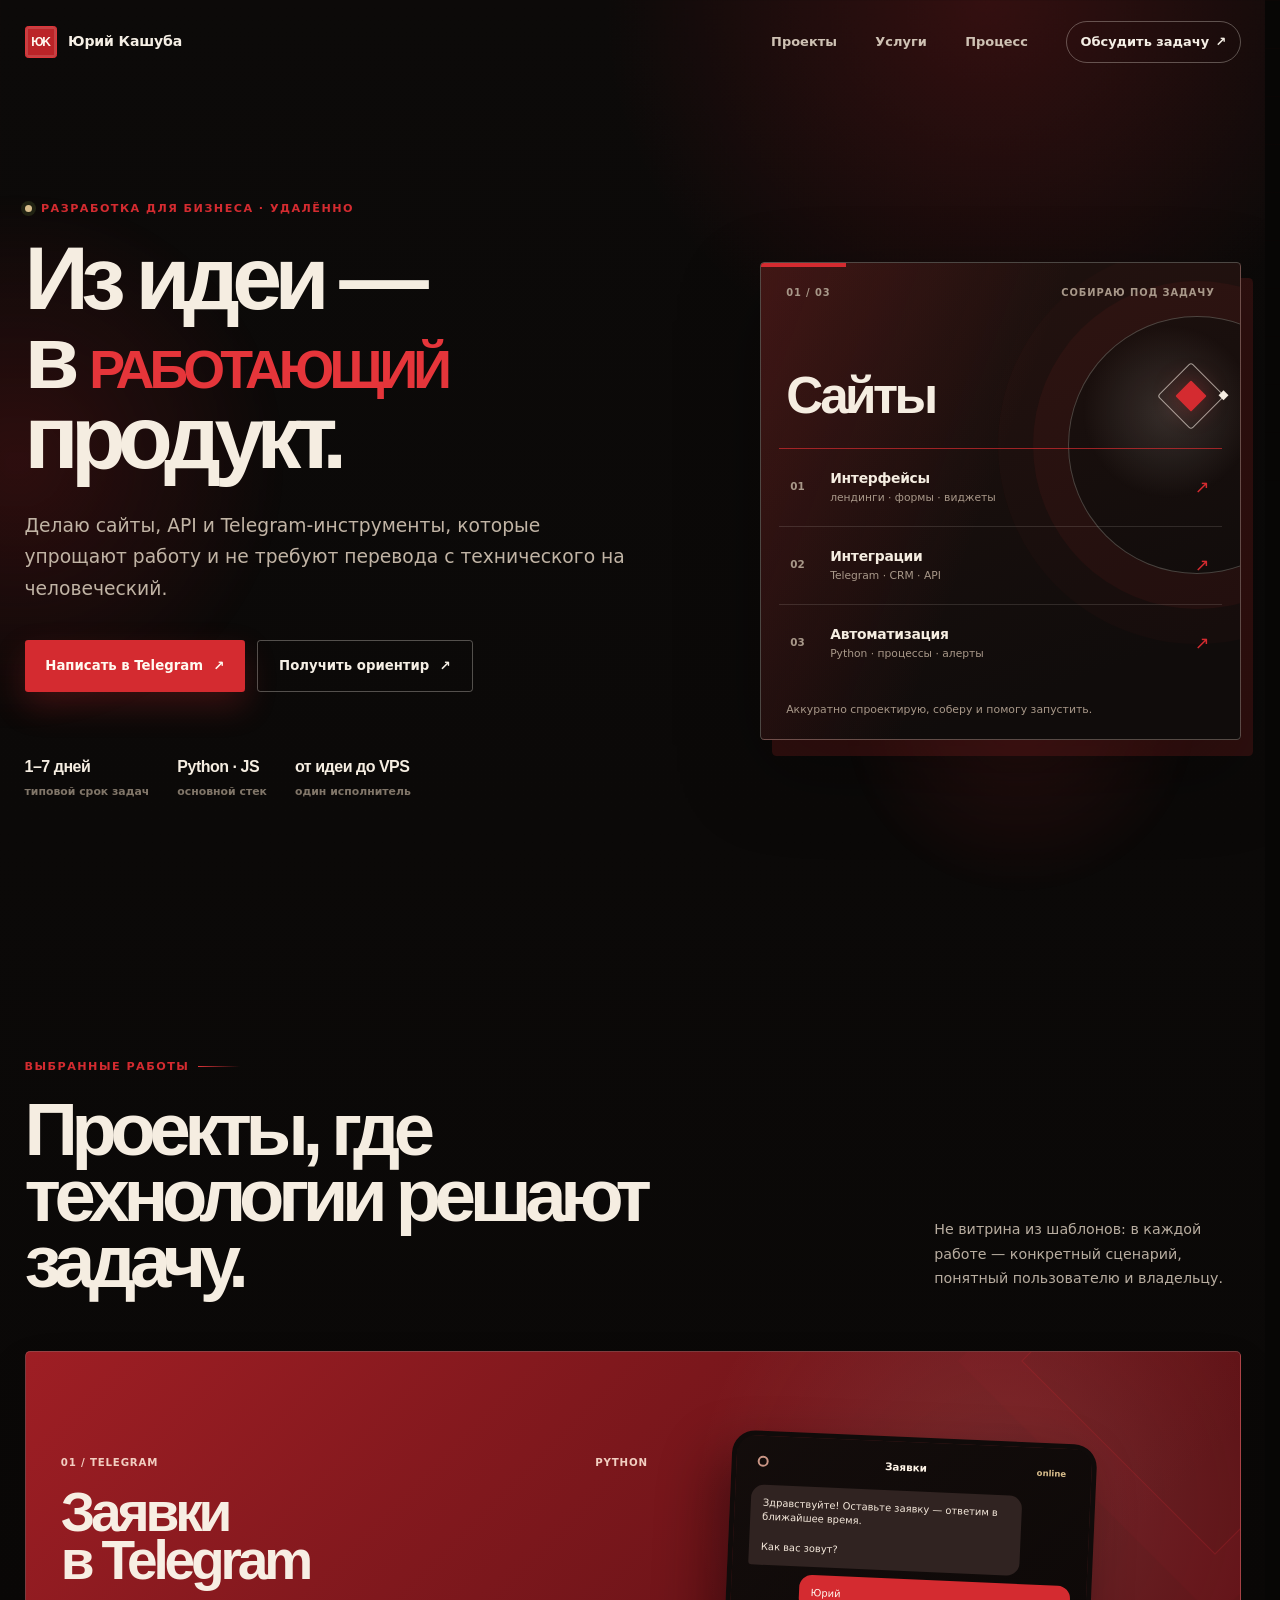
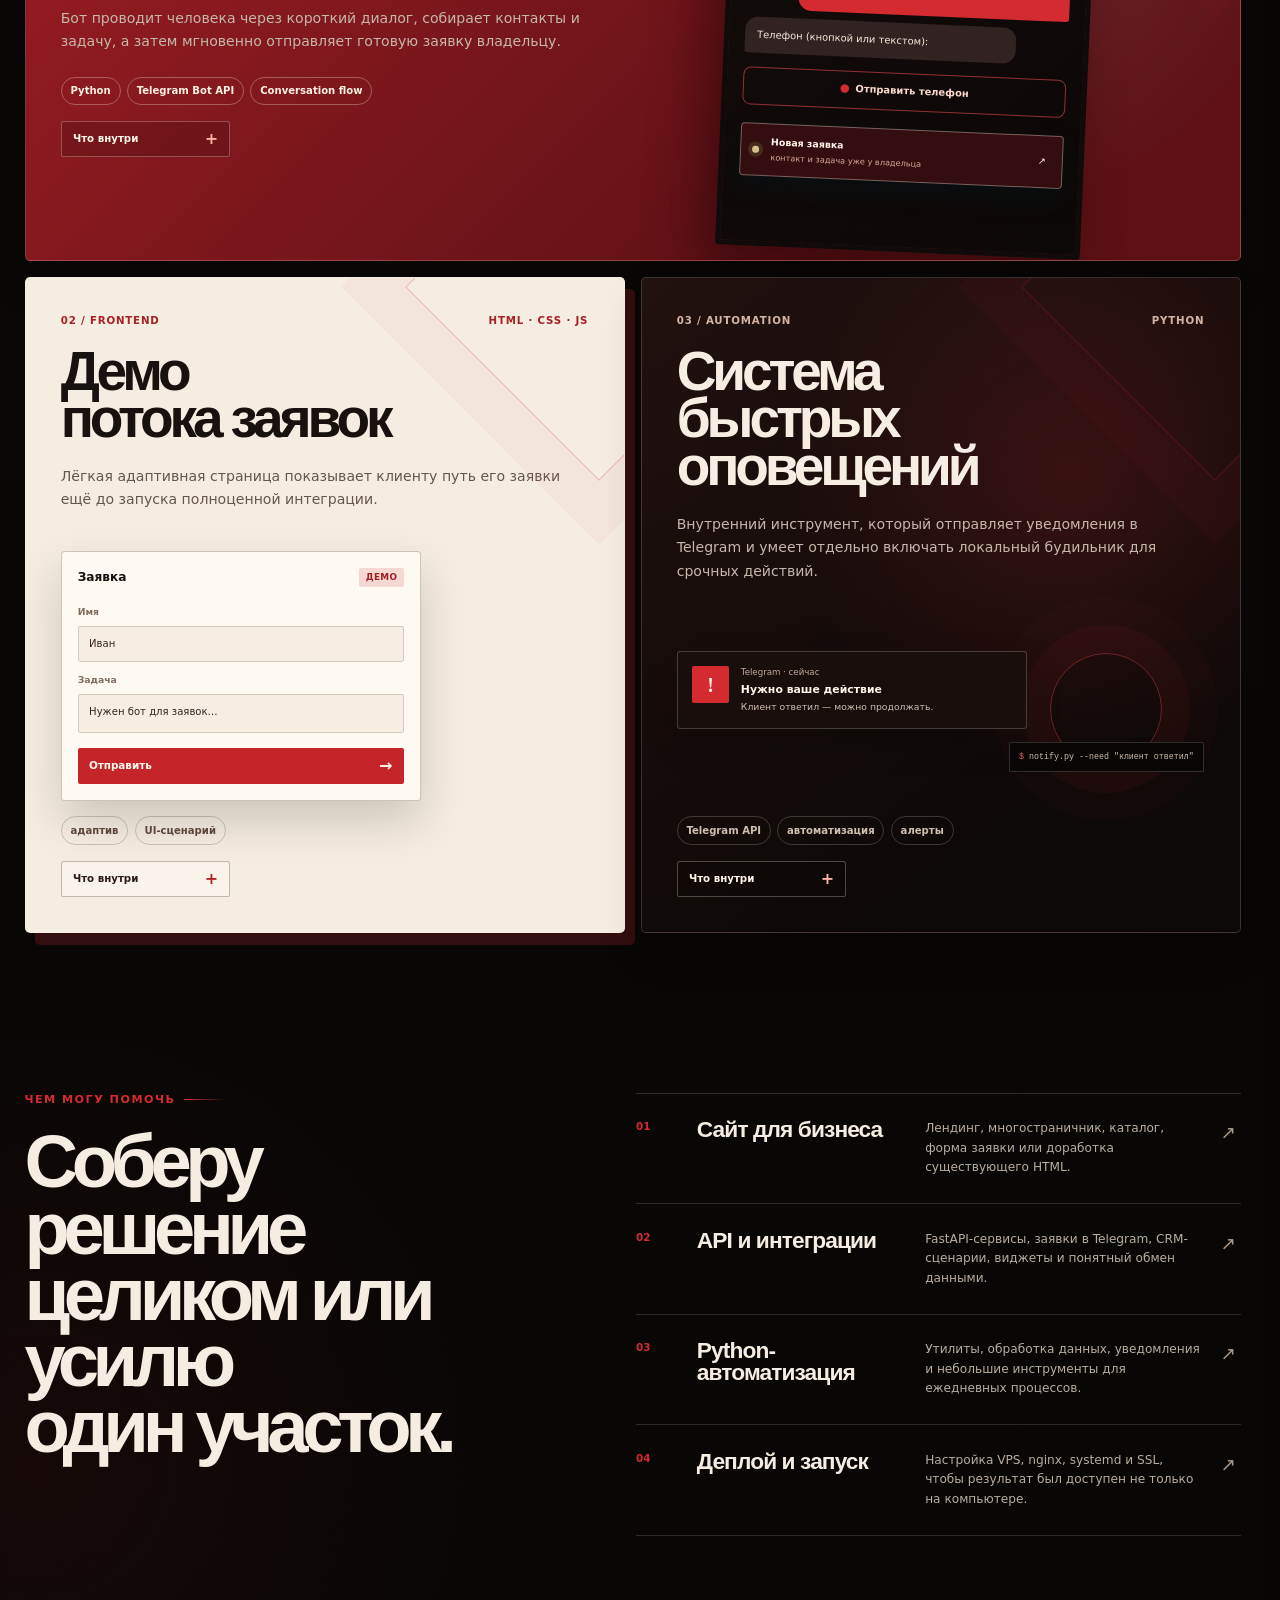
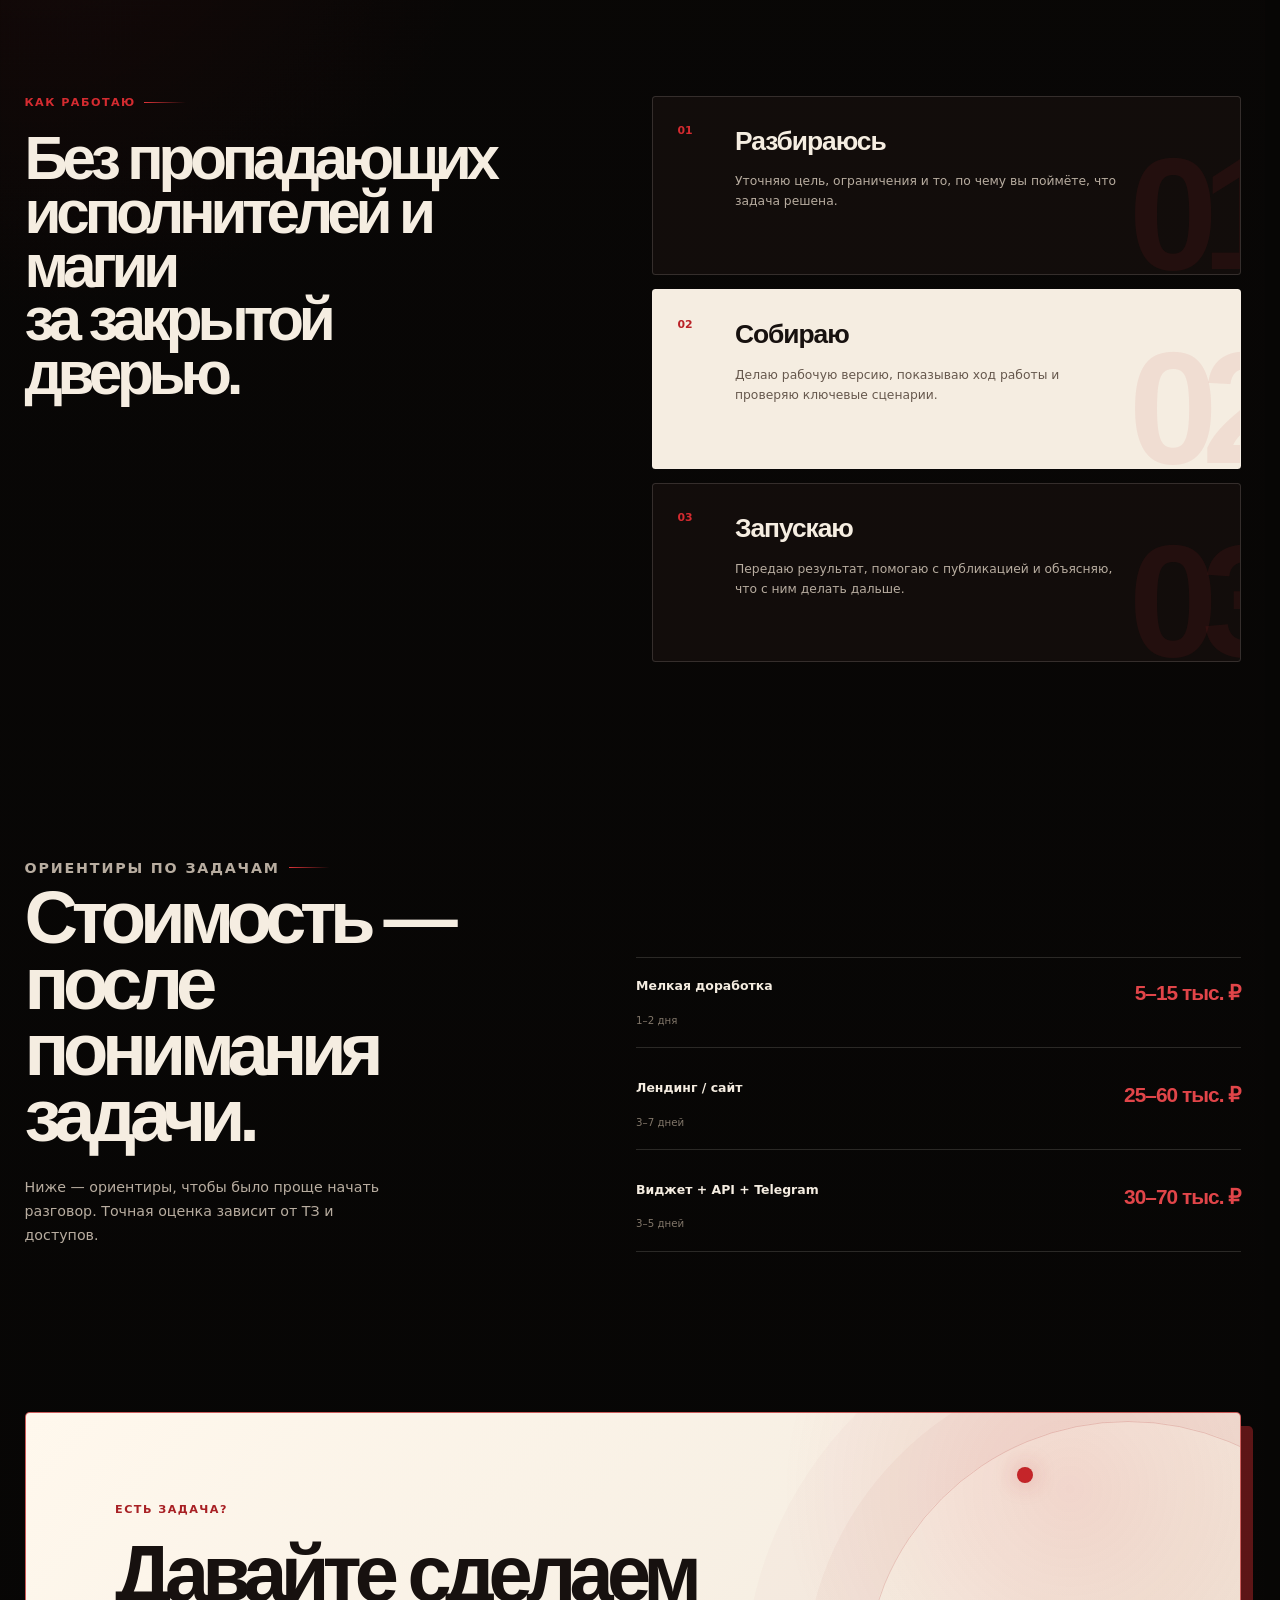
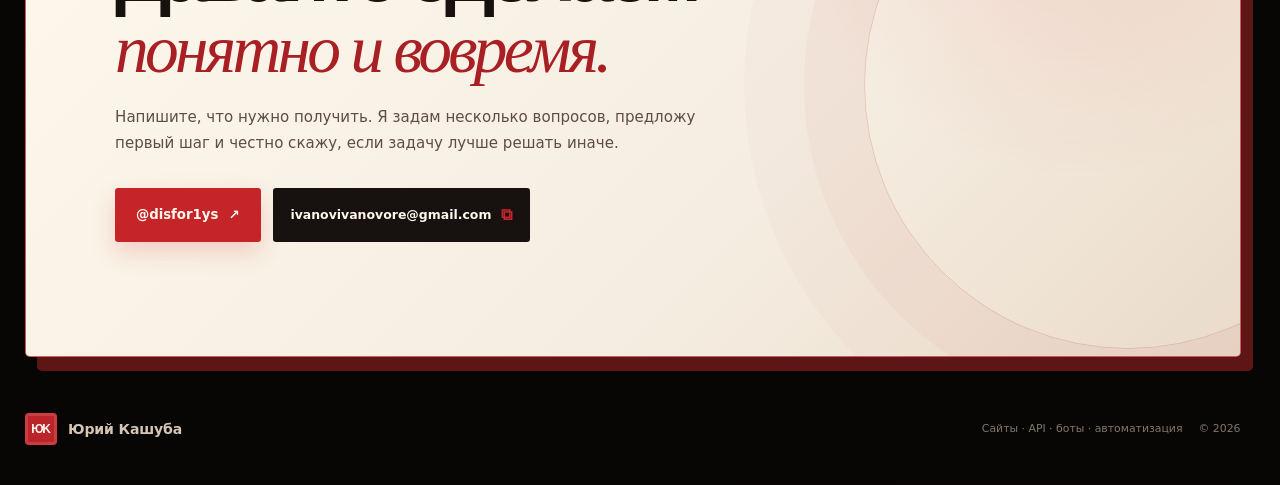
==== index.html @ 46a50dbd "Publish portfolio site" ====
<!doctype html>
<html lang="ru">
<head>
  <meta charset="UTF-8" />
  <meta name="viewport" content="width=device-width, initial-scale=1" />
  <meta
    name="description"
    content="Юрий Кашуба — fullstack-разработчик. Сайты, API, Telegram-боты и автоматизация под задачи бизнеса."
  />
  <meta name="theme-color" content="#0b0908" />
  <meta name="author" content="Юрий Кашуба" />
  <meta name="robots" content="index,follow" />
  <meta property="og:title" content="Юрий Кашуба — сайты, API и Telegram-боты" />
  <meta
    property="og:description"
    content="Собираю понятные цифровые продукты: от лендинга до API, ботов и деплоя."
  />
  <meta property="og:type" content="website" />
  <meta property="og:locale" content="ru_RU" />
  <title>Юрий Кашуба — сайты, API и Telegram-боты</title>
  <link rel="icon" type="image/svg+xml" href="favicon.svg" />
  <link rel="stylesheet" href="styles.css" />
</head>
<body>
  <a class="skip-link" href="#content">К содержанию</a>

  <header class="site-header" data-header>
    <a class="brand" href="#home" aria-label="На главную">
      <span class="brand-mark" aria-hidden="true">ЮK</span>
      <span class="brand-name">Юрий Кашуба</span>
    </a>

    <button
      class="menu-toggle"
      type="button"
      aria-expanded="false"
      aria-controls="main-navigation"
      data-menu-toggle
    >
      <span class="sr-only">Открыть навигацию</span>
      <span></span>
      <span></span>
    </button>

    <nav class="main-navigation" id="main-navigation" aria-label="Основная навигация" data-menu>
      <a href="#projects">Проекты</a>
      <a href="#services">Услуги</a>
      <a href="#process">Процесс</a>
      <a
        class="nav-contact"
        href="#contact"
        data-open-brief
        aria-haspopup="dialog"
        aria-controls="brief-dialog"
      >
        Обсудить задачу <span aria-hidden="true">↗</span>
      </a>
    </nav>
  </header>

  <main id="content" tabindex="-1">
    <section class="hero section-shell" id="home">
      <div class="hero-glow hero-glow-one" aria-hidden="true"></div>
      <div class="hero-glow hero-glow-two" aria-hidden="true"></div>

      <div class="hero-copy" data-reveal>
        <p class="eyebrow"><span class="status-dot" aria-hidden="true"></span> Разработка для бизнеса · удалённо</p>
        <h1>Из идеи — в <span class="hero-keyword">РАБОТАЮЩИЙ</span> продукт.</h1>
        <p class="hero-lead">
          Делаю сайты, API и Telegram-инструменты, которые упрощают работу и не требуют
          перевода с технического на человеческий.
        </p>

        <div class="hero-actions">
          <a class="button button-primary" href="https://t.me/disfor1ys" target="_blank" rel="noreferrer">
            Написать в Telegram <span aria-hidden="true">↗</span>
          </a>
          <a
            class="button button-secondary"
            href="#contact"
            data-open-brief
            aria-haspopup="dialog"
            aria-controls="brief-dialog"
          >
            Получить ориентир <span aria-hidden="true">↗</span>
          </a>
        </div>

        <dl class="hero-facts" aria-label="Кратко обо мне">
          <div>
            <dt>1–7 дней</dt>
            <dd>типовой срок задач</dd>
          </div>
          <div>
            <dt>Python · JS</dt>
            <dd>основной стек</dd>
          </div>
          <div>
            <dt>от идеи до VPS</dt>
            <dd>один исполнитель</dd>
          </div>
        </dl>
      </div>

      <aside class="hero-panel" aria-label="Направления работы" data-reveal>
        <div class="panel-topline">
          <span>01 / 03</span>
          <span>Собираю под задачу</span>
        </div>
        <div class="panel-title-row">
          <p>Сайты</p>
          <span class="panel-orbit" aria-hidden="true"></span>
        </div>
        <div class="panel-item panel-item-accent">
          <span class="panel-index">01</span>
          <div>
            <strong>Интерфейсы</strong>
            <small>лендинги · формы · виджеты</small>
          </div>
          <span class="arrow" aria-hidden="true">↗</span>
        </div>
        <div class="panel-item">
          <span class="panel-index">02</span>
          <div>
            <strong>Интеграции</strong>
            <small>Telegram · CRM · API</small>
          </div>
          <span class="arrow" aria-hidden="true">↗</span>
        </div>
        <div class="panel-item">
          <span class="panel-index">03</span>
          <div>
            <strong>Автоматизация</strong>
            <small>Python · процессы · алерты</small>
          </div>
          <span class="arrow" aria-hidden="true">↗</span>
        </div>
        <p class="panel-note">Аккуратно спроектирую, соберу и помогу запустить.</p>
      </aside>
    </section>

    <section class="projects section-shell section" id="projects">
      <div class="section-heading" data-reveal>
        <p class="eyebrow">Выбранные работы</p>
        <div class="heading-row">
          <h2>Проекты, где<br />технологии решают задачу.</h2>
          <p>
            Не витрина из шаблонов: в каждой работе — конкретный сценарий,
            понятный пользователю и владельцу.
          </p>
        </div>
      </div>

      <div class="project-grid">
        <article class="project-card project-card-featured" data-reveal>
          <div class="project-copy">
            <div class="project-meta">
              <span>01 / Telegram</span>
              <span>Python</span>
            </div>
            <h3>Заявки<br />в Telegram</h3>
            <p>
              Бот проводит человека через короткий диалог, собирает контакты и задачу,
              а затем мгновенно отправляет готовую заявку владельцу.
            </p>
            <ul class="tag-list" aria-label="Технологии проекта">
              <li>Python</li>
              <li>Telegram Bot API</li>
              <li>Conversation flow</li>
            </ul>
            <button class="case-toggle" type="button" aria-expanded="false" aria-controls="lead-details" data-case-toggle>
              <span>Что внутри</span><span aria-hidden="true">+</span>
            </button>
            <div class="case-details" id="lead-details" role="region" aria-label="Детали Telegram-бота" hidden>
              <p>Диалог в четыре шага: имя, телефон, задача и готовая заявка владельцу.</p>
              <ul>
                <li>настройка через .env</li>
                <li>кнопка отправки контакта</li>
                <li>запуск на VPS при необходимости</li>
              </ul>
            </div>
          </div>
          <div class="bot-preview" aria-hidden="true">
            <div class="phone-top">
              <span class="phone-camera" aria-hidden="true"></span>
              <span>Заявки</span>
              <span class="phone-online">online</span>
            </div>
            <div class="chat-bubble chat-bubble-in">
              Здравствуйте! Оставьте заявку — ответим в ближайшее время.<br /><br />
              Как вас зовут?
            </div>
            <div class="chat-bubble chat-bubble-out">Юрий</div>
            <div class="chat-bubble chat-bubble-in">Телефон (кнопкой или текстом):</div>
            <div class="contact-button">
              <span aria-hidden="true">●</span> Отправить телефон
            </div>
            <div class="new-lead">
              <span class="new-lead-dot" aria-hidden="true"></span>
              <div>
                <strong>Новая заявка</strong>
                <small>контакт и задача уже у владельца</small>
              </div>
              <span aria-hidden="true">↗</span>
            </div>
          </div>
        </article>

        <article class="project-card project-card-form" data-reveal>
          <div class="project-meta">
            <span>02 / Frontend</span>
            <span>HTML · CSS · JS</span>
          </div>
          <h3>Демо<br />потока заявок</h3>
          <p>
            Лёгкая адаптивная страница показывает клиенту путь его заявки ещё до запуска
            полноценной интеграции.
          </p>
          <div class="form-preview" aria-hidden="true">
            <div class="form-preview-head">
              <span>Заявка</span>
              <span class="form-preview-badge">демо</span>
            </div>
            <span class="form-label">Имя</span>
            <span class="form-input">Иван</span>
            <span class="form-label">Задача</span>
            <span class="form-input form-input-long">Нужен бот для заявок…</span>
            <span class="form-submit">Отправить <b aria-hidden="true">→</b></span>
          </div>
          <ul class="tag-list">
            <li>адаптив</li>
            <li>UI-сценарий</li>
          </ul>
          <button class="case-toggle" type="button" aria-expanded="false" aria-controls="form-details" data-case-toggle>
            <span>Что внутри</span><span aria-hidden="true">+</span>
          </button>
          <div class="case-details" id="form-details" role="region" aria-label="Детали демо формы" hidden>
            <p>Прототип формы помогает согласовать путь пользователя до разработки интеграции.</p>
            <ul>
              <li>адаптивная вёрстка</li>
              <li>валидация сценария</li>
              <li>понятный CTA</li>
            </ul>
          </div>
        </article>

        <article class="project-card project-card-alerts" data-reveal>
          <div class="project-meta">
            <span>03 / Automation</span>
            <span>Python</span>
          </div>
          <h3>Система<br />быстрых оповещений</h3>
          <p>
            Внутренний инструмент, который отправляет уведомления в Telegram и умеет
            отдельно включать локальный будильник для срочных действий.
          </p>
          <div class="alert-preview" aria-hidden="true">
            <div class="alert-pulse" aria-hidden="true"></div>
            <div class="alert-card">
              <span class="alert-icon" aria-hidden="true">!</span>
              <div>
                <small>Telegram · сейчас</small>
                <strong>Нужно ваше действие</strong>
                <p>Клиент ответил — можно продолжать.</p>
              </div>
            </div>
            <div class="terminal-line"><span>$</span> notify.py --need "клиент ответил"</div>
          </div>
          <ul class="tag-list">
            <li>Telegram API</li>
            <li>автоматизация</li>
            <li>алерты</li>
          </ul>
          <button class="case-toggle" type="button" aria-expanded="false" aria-controls="alerts-details" data-case-toggle>
            <span>Что внутри</span><span aria-hidden="true">+</span>
          </button>
          <div class="case-details" id="alerts-details" role="region" aria-label="Детали системы оповещений" hidden>
            <p>Инструмент разделяет обычные уведомления, срочный сигнал и локальный будильник.</p>
            <ul>
              <li>Telegram Bot API</li>
              <li>опциональный Tor SOCKS</li>
              <li>локальный сигнал для срочных задач</li>
            </ul>
          </div>
        </article>
      </div>
    </section>

    <section class="services section-shell section" id="services">
      <div class="section-heading services-heading" data-reveal>
        <p class="eyebrow">Чем могу помочь</p>
        <h2>Соберу решение<br />целиком или усилю<br />один участок.</h2>
      </div>

      <div class="service-list">
        <article class="service-row" data-reveal>
          <span class="service-number">01</span>
          <h3>Сайт для бизнеса</h3>
          <p>Лендинг, многостраничник, каталог, форма заявки или доработка существующего HTML.</p>
          <span class="service-arrow" aria-hidden="true">↗</span>
        </article>
        <article class="service-row" data-reveal>
          <span class="service-number">02</span>
          <h3>API и интеграции</h3>
          <p>FastAPI-сервисы, заявки в Telegram, CRM-сценарии, виджеты и понятный обмен данными.</p>
          <span class="service-arrow" aria-hidden="true">↗</span>
        </article>
        <article class="service-row" data-reveal>
          <span class="service-number">03</span>
          <h3>Python-автоматизация</h3>
          <p>Утилиты, обработка данных, уведомления и небольшие инструменты для ежедневных процессов.</p>
          <span class="service-arrow" aria-hidden="true">↗</span>
        </article>
        <article class="service-row" data-reveal>
          <span class="service-number">04</span>
          <h3>Деплой и запуск</h3>
          <p>Настройка VPS, nginx, systemd и SSL, чтобы результат был доступен не только на компьютере.</p>
          <span class="service-arrow" aria-hidden="true">↗</span>
        </article>
      </div>
    </section>

    <section class="process section-shell section" id="process">
      <div class="process-intro" data-reveal>
        <p class="eyebrow">Как работаю</p>
        <h2>Без пропадающих<br />исполнителей и магии<br />за закрытой дверью.</h2>
      </div>
      <ol class="process-steps">
        <li data-reveal data-step="01">
          <span>01</span>
          <h3>Разбираюсь</h3>
          <p>Уточняю цель, ограничения и то, по чему вы поймёте, что задача решена.</p>
        </li>
        <li data-reveal data-step="02">
          <span>02</span>
          <h3>Собираю</h3>
          <p>Делаю рабочую версию, показываю ход работы и проверяю ключевые сценарии.</p>
        </li>
        <li data-reveal data-step="03">
          <span>03</span>
          <h3>Запускаю</h3>
          <p>Передаю результат, помогаю с публикацией и объясняю, что с ним делать дальше.</p>
        </li>
      </ol>
    </section>

    <section class="pricing section-shell section" aria-labelledby="pricing-title">
      <div class="pricing-intro" data-reveal>
        <p class="eyebrow">Ориентиры по задачам</p>
        <h2 id="pricing-title">Стоимость — после<br />понимания задачи.</h2>
        <p>Ниже — ориентиры, чтобы было проще начать разговор. Точная оценка зависит от ТЗ и доступов.</p>
      </div>
      <div class="pricing-grid">
        <article data-reveal>
          <span>Мелкая доработка</span>
          <strong>5–15 тыс. ₽</strong>
          <small>1–2 дня</small>
        </article>
        <article data-reveal>
          <span>Лендинг / сайт</span>
          <strong>25–60 тыс. ₽</strong>
          <small>3–7 дней</small>
        </article>
        <article data-reveal>
          <span>Виджет + API + Telegram</span>
          <strong>30–70 тыс. ₽</strong>
          <small>3–5 дней</small>
        </article>
      </div>
    </section>

    <section class="contact section-shell" id="contact">
      <div class="contact-orbit contact-orbit-large" aria-hidden="true"></div>
      <div class="contact-orbit contact-orbit-small" aria-hidden="true"></div>
      <div class="contact-content" data-reveal>
        <p class="eyebrow">Есть задача?</p>
        <h2>Давайте сделаем<br /><em>понятно и вовремя.</em></h2>
        <p>
          Напишите, что нужно получить. Я задам несколько вопросов, предложу первый шаг
          и честно скажу, если задачу лучше решать иначе.
        </p>
        <div class="contact-actions">
          <a class="button button-light" href="https://t.me/disfor1ys" target="_blank" rel="noreferrer">
            @disfor1ys <span aria-hidden="true">↗</span>
          </a>
          <button
            class="email-copy"
            type="button"
            data-copy-email
            data-email="ivanovivanovore@gmail.com"
            aria-label="Скопировать email ivanovivanovore@gmail.com"
            title="Скопировать email"
          >
            <span>ivanovivanovore@gmail.com</span>
            <span class="copy-icon" aria-hidden="true">⧉</span>
          </button>
        </div>
        <p class="copy-status" aria-live="polite" data-copy-status></p>
      </div>
    </section>
  </main>

  <dialog
    class="brief-dialog"
    id="brief-dialog"
    aria-labelledby="brief-title"
    aria-describedby="brief-intro"
    data-brief-dialog
  >
    <div class="brief-dialog-inner">
      <button class="dialog-close" type="button" data-close-brief aria-label="Закрыть окно">×</button>
      <p class="eyebrow">Быстрый бриф</p>
      <h2 id="brief-title">Соберите запрос <br />за минуту.</h2>
      <p class="brief-intro" id="brief-intro">
        Это ориентир, не автоматический договор: точную оценку подтвержу после деталей.
      </p>

      <form class="brief-form" data-brief-form novalidate>
        <label for="brief-type">Что нужно сделать?</label>
        <select id="brief-type" data-brief-type>
          <option value="site">Лендинг или небольшой сайт</option>
          <option value="integration">Виджет, API или Telegram-интеграция</option>
          <option value="automation">Python-скрипт или автоматизация</option>
          <option value="revision">Небольшая доработка</option>
        </select>

        <fieldset>
          <legend>Какой темп нужен?</legend>
          <div class="brief-paces">
            <label><input type="radio" name="pace" value="normal" checked data-brief-pace /> Обычный</label>
            <label><input type="radio" name="pace" value="urgent" data-brief-pace /> Срочно</label>
          </div>
        </fieldset>

        <label for="brief-goal">Опишите цель в двух словах <span>(необязательно)</span></label>
        <textarea id="brief-goal" rows="3" placeholder="Например: получать заявки с сайта в Telegram" data-brief-goal></textarea>

        <div class="brief-estimate" aria-live="polite">
          <span>Ориентир по задаче</span>
          <strong data-brief-price>25–60 тыс. ₽</strong>
          <small data-brief-time>3–7 дней</small>
        </div>

        <div class="brief-actions">
          <button class="button button-primary" type="button" data-copy-brief>Скопировать запрос</button>
          <button class="button button-secondary" type="button" data-email-brief>Отправить на email</button>
          <a class="brief-telegram" href="https://t.me/disfor1ys" target="_blank" rel="noreferrer">
            Открыть Telegram <span aria-hidden="true">↗</span>
          </a>
        </div>
        <p class="brief-status" aria-live="polite" data-brief-status></p>
      </form>
    </div>
  </dialog>

  <footer class="site-footer section-shell">
    <a class="brand" href="#home" aria-label="Вернуться наверх">
      <span class="brand-mark" aria-hidden="true">ЮK</span>
      <span class="brand-name">Юрий Кашуба</span>
    </a>
    <p>Сайты · API · боты · автоматизация</p>
    <p>© <span data-year></span></p>
  </footer>

  <script src="script.js"></script>
</body>
</html>
---- styles.css ----
:root {
  --ink: #eaf0f6;
  --muted: #94a3b6;
  --dim: #66758b;
  --night: #08111f;
  --night-deep: #050a12;
  --surface: #101c2d;
  --surface-soft: #0c1726;
  --line: rgba(200, 220, 244, 0.14);
  --line-bright: rgba(200, 220, 244, 0.25);
  --blue: #4d8dff;
  --cyan: #62e4d4;
  --lime: #bcf26a;
  --orange: #ffb47c;
  --display: "Arial Narrow", "Roboto Condensed", "Segoe UI", sans-serif;
  --body: Inter, ui-sans-serif, system-ui, -apple-system, BlinkMacSystemFont, "Segoe UI", sans-serif;
  --shadow: 0 30px 80px rgba(0, 0, 0, 0.22);
}

* {
  box-sizing: border-box;
}

html {
  scroll-behavior: smooth;
  background: var(--night-deep);
}

body {
  margin: 0;
  background:
    radial-gradient(circle at 80% 0%, rgba(31, 90, 150, 0.16), transparent 22rem),
    linear-gradient(180deg, #08111f 0%, #07101d 45%, #050a12 100%);
  color: var(--ink);
  font-family: var(--body);
  font-size: 16px;
  line-height: 1.5;
  -webkit-font-smoothing: antialiased;
  text-rendering: optimizeLegibility;
}

body::before {
  position: fixed;
  z-index: -1;
  inset: 0;
  content: "";
  opacity: 0.22;
  pointer-events: none;
  background-image: linear-gradient(rgba(174, 200, 235, 0.035) 1px, transparent 1px),
    linear-gradient(90deg, rgba(174, 200, 235, 0.035) 1px, transparent 1px);
  background-size: 42px 42px;
  mask-image: linear-gradient(to bottom, black, transparent 64%);
}

a {
  color: inherit;
  text-decoration: none;
}

button {
  color: inherit;
  font: inherit;
}

button,
a {
  -webkit-tap-highlight-color: transparent;
}

:focus-visible {
  outline: 2px solid var(--cyan);
  outline-offset: 4px;
}

.sr-only {
  position: absolute;
  width: 1px;
  height: 1px;
  padding: 0;
  overflow: hidden;
  clip: rect(0, 0, 0, 0);
  white-space: nowrap;
  border: 0;
}

.skip-link {
  position: fixed;
  z-index: 100;
  top: -4rem;
  left: 1rem;
  padding: 0.7rem 1rem;
  border-radius: 0 0 0.6rem 0.6rem;
  background: var(--cyan);
  color: var(--night-deep);
  font-weight: 800;
  transition: top 160ms ease;
}

.skip-link:focus {
  top: 0;
}

.section-shell {
  width: min(100% - 3rem, 1216px);
  margin-inline: auto;
}

.section {
  padding-top: 10rem;
}

.site-header {
  position: sticky;
  z-index: 20;
  top: 0;
  display: flex;
  align-items: center;
  justify-content: space-between;
  width: min(100% - 3rem, 1216px);
  min-height: 84px;
  margin-inline: auto;
  transition: background 220ms ease, border-color 220ms ease;
}

.site-header::before {
  position: absolute;
  z-index: -1;
  top: 0;
  right: -1.5rem;
  left: -1.5rem;
  height: 100%;
  content: "";
  border-bottom: 1px solid transparent;
  transition: background 220ms ease, border-color 220ms ease, backdrop-filter 220ms ease;
}

.site-header.is-scrolled::before {
  border-color: rgba(197, 222, 249, 0.09);
  background: rgba(5, 10, 18, 0.76);
  backdrop-filter: blur(18px);
}

.brand {
  display: inline-flex;
  align-items: center;
  gap: 0.72rem;
  font-size: 0.88rem;
  font-weight: 750;
  letter-spacing: -0.01em;
}

.brand-mark {
  display: grid;
  width: 32px;
  height: 32px;
  place-items: center;
  border: 1px solid rgba(98, 228, 212, 0.58);
  border-radius: 50%;
  color: var(--cyan);
  font-family: var(--display);
  font-size: 0.75rem;
  font-weight: 800;
  letter-spacing: -0.1em;
  transform: rotate(-8deg);
}

.main-navigation {
  display: flex;
  align-items: center;
  gap: clamp(1.25rem, 3vw, 2.5rem);
  color: #b1bed0;
  font-size: 0.81rem;
  font-weight: 670;
}

.main-navigation > a:not(.nav-contact) {
  position: relative;
}

.main-navigation > a:not(.nav-contact)::after {
  position: absolute;
  right: 0;
  bottom: -0.35rem;
  left: 0;
  height: 1px;
  content: "";
  background: var(--cyan);
  transform: scaleX(0);
  transform-origin: right;
  transition: transform 180ms ease;
}

.main-navigation > a:not(.nav-contact):hover::after,
.main-navigation > a:not(.nav-contact):focus-visible::after {
  transform: scaleX(1);
  transform-origin: left;
}

.nav-contact {
  display: inline-flex;
  align-items: center;
  gap: 0.4rem;
  padding: 0.62rem 0.82rem;
  border: 1px solid var(--line-bright);
  border-radius: 100px;
  color: var(--ink);
  transition: border-color 180ms ease, background 180ms ease, color 180ms ease;
}

.nav-contact:hover,
.nav-contact:focus-visible {
  border-color: var(--cyan);
  background: var(--cyan);
  color: var(--night-deep);
}

.menu-toggle {
  display: none;
}

.hero {
  position: relative;
  display: grid;
  grid-template-columns: minmax(0, 1.05fr) minmax(335px, 0.78fr);
  gap: clamp(3rem, 7vw, 8rem);
  min-height: calc(100vh - 84px);
  padding-top: clamp(5.5rem, 11vh, 10rem);
  padding-bottom: clamp(5rem, 9vh, 8rem);
  isolation: isolate;
}

.hero-copy {
  align-self: center;
  max-width: 720px;
}

.eyebrow {
  display: flex;
  align-items: center;
  gap: 0.55rem;
  margin: 0 0 1.45rem;
  color: var(--cyan);
  font-size: 0.7rem;
  font-weight: 800;
  letter-spacing: 0.13em;
  line-height: 1.2;
  text-transform: uppercase;
}

.status-dot {
  display: inline-block;
  width: 0.48rem;
  height: 0.48rem;
  border-radius: 50%;
  background: var(--lime);
  box-shadow: 0 0 0 4px rgba(188, 242, 106, 0.11);
}

.hero h1,
.section-heading h2,
.process h2,
.pricing h2,
.contact h2 {
  margin: 0;
  color: #f0f5fb;
  font-family: var(--display);
  font-size: clamp(3.5rem, 7vw, 6.8rem);
  font-stretch: condensed;
  font-weight: 800;
  letter-spacing: -0.085em;
  line-height: 0.89;
  text-wrap: balance;
}

.hero h1 em,
.contact h2 em {
  color: var(--cyan);
  font-family: Georgia, "Times New Roman", serif;
  font-size: 0.85em;
  font-weight: 500;
  letter-spacing: -0.11em;
}

.hero-lead {
  max-width: 605px;
  margin: 2rem 0 2.25rem;
  color: #aebccd;
  font-size: clamp(1rem, 1.5vw, 1.17rem);
  line-height: 1.68;
}

.hero-actions,
.contact-actions {
  display: flex;
  flex-wrap: wrap;
  gap: 0.75rem;
}

.button {
  display: inline-flex;
  align-items: center;
  justify-content: center;
  gap: 0.65rem;
  min-height: 52px;
  padding: 0.95rem 1.3rem;
  border-radius: 0.75rem;
  font-size: 0.83rem;
  font-weight: 800;
  transition: transform 180ms ease, background 180ms ease, color 180ms ease, border-color 180ms ease;
}

.button:hover {
  transform: translateY(-3px);
}

.button-primary {
  background: var(--cyan);
  color: #05211f;
  box-shadow: 0 12px 30px rgba(98, 228, 212, 0.14);
}

.button-primary:hover {
  background: #88f4e7;
}

.button-secondary {
  border: 1px solid var(--line-bright);
  color: var(--ink);
}

.button-secondary:hover {
  border-color: rgba(234, 240, 246, 0.55);
  background: rgba(234, 240, 246, 0.07);
}

.hero-facts {
  display: flex;
  flex-wrap: wrap;
  gap: 1.75rem;
  margin: clamp(3rem, 7vh, 5rem) 0 0;
}

.hero-facts div {
  display: grid;
  gap: 0.28rem;
}

.hero-facts dt {
  color: #eef4f9;
  font-family: var(--display);
  font-size: 1rem;
  font-weight: 800;
  letter-spacing: -0.03em;
}

.hero-facts dd {
  margin: 0;
  color: var(--dim);
  font-size: 0.68rem;
  font-weight: 600;
}

.hero-panel {
  position: relative;
  align-self: center;
  padding: 1.1rem;
  overflow: hidden;
  border: 1px solid rgba(182, 220, 255, 0.19);
  border-radius: 1.5rem;
  background:
    linear-gradient(140deg, rgba(77, 141, 255, 0.17), transparent 37%),
    linear-gradient(180deg, rgba(15, 31, 50, 0.92), rgba(8, 16, 28, 0.91));
  box-shadow: var(--shadow);
}

.hero-panel::after {
  position: absolute;
  z-index: -1;
  top: 18%;
  right: -16%;
  width: 15rem;
  aspect-ratio: 1;
  content: "";
  border: 1px solid rgba(98, 228, 212, 0.23);
  border-radius: 50%;
  box-shadow: 0 0 0 33px rgba(98, 228, 212, 0.04), 0 0 0 67px rgba(98, 228, 212, 0.026);
}

.panel-topline {
  display: flex;
  justify-content: space-between;
  margin: 0.3rem 0.45rem 4.5rem;
  color: #7d91a9;
  font-size: 0.62rem;
  font-weight: 800;
  letter-spacing: 0.09em;
  text-transform: uppercase;
}

.panel-title-row {
  display: flex;
  align-items: center;
  justify-content: space-between;
  margin: 0 0.45rem 1.7rem;
}

.panel-title-row p {
  margin: 0;
  color: #eaf2f8;
  font-family: var(--display);
  font-size: clamp(2rem, 4vw, 3.3rem);
  font-weight: 800;
  letter-spacing: -0.07em;
  line-height: 0.9;
}

.panel-orbit {
  position: relative;
  width: 3.15rem;
  height: 3.15rem;
  border: 1px solid rgba(98, 228, 212, 0.55);
  border-radius: 50%;
}

.panel-orbit::before,
.panel-orbit::after {
  position: absolute;
  content: "";
  border-radius: 50%;
}

.panel-orbit::before {
  inset: 0.75rem;
  background: var(--cyan);
  box-shadow: 0 0 24px rgba(98, 228, 212, 0.8);
}

.panel-orbit::after {
  top: -0.35rem;
  right: 0.2rem;
  width: 0.42rem;
  height: 0.42rem;
  background: var(--lime);
}

.panel-item {
  display: grid;
  grid-template-columns: 2.1rem 1fr 1rem;
  gap: 0.4rem;
  align-items: center;
  min-height: 78px;
  padding: 1rem 0.7rem;
  border-top: 1px solid rgba(198, 225, 247, 0.12);
  transition: background 180ms ease, transform 180ms ease;
}

.panel-item:hover {
  background: rgba(159, 214, 255, 0.06);
  transform: translateX(3px);
}

.panel-item-accent {
  border-color: rgba(98, 228, 212, 0.37);
}

.panel-index {
  color: #7891ab;
  font-size: 0.65rem;
  font-weight: 800;
}

.panel-item strong {
  display: block;
  color: #e7f0f6;
  font-size: 0.87rem;
  letter-spacing: -0.02em;
}

.panel-item small {
  display: block;
  margin-top: 0.1rem;
  color: #8195aa;
  font-size: 0.67rem;
}

.arrow {
  color: var(--cyan);
  font-size: 1.1rem;
}

.panel-note {
  margin: 1.25rem 0.45rem 0.2rem;
  color: #71859a;
  font-size: 0.68rem;
}

.hero-glow {
  position: absolute;
  z-index: -1;
  border-radius: 50%;
  filter: blur(3px);
  pointer-events: none;
}

.hero-glow-one {
  top: 12%;
  left: -18rem;
  width: 35rem;
  height: 35rem;
  background: radial-gradient(circle, rgba(28, 110, 152, 0.18), transparent 68%);
}

.hero-glow-two {
  right: 3%;
  bottom: 0;
  width: 23rem;
  height: 23rem;
  background: radial-gradient(circle, rgba(98, 228, 212, 0.13), transparent 68%);
}

.section-heading {
  margin-bottom: 3.5rem;
}

.heading-row {
  display: grid;
  grid-template-columns: minmax(0, 1.45fr) minmax(220px, 0.55fr);
  gap: clamp(2rem, 8vw, 9rem);
  align-items: end;
}

.section-heading h2,
.process h2,
.pricing h2 {
  font-size: clamp(2.7rem, 5.8vw, 5.5rem);
}

.heading-row > p,
.pricing-intro > p {
  max-width: 24rem;
  margin: 0 0 0.3rem;
  color: var(--muted);
  font-size: 0.89rem;
  line-height: 1.7;
}

.project-grid {
  display: grid;
  grid-template-columns: repeat(2, minmax(0, 1fr));
  gap: 1rem;
}

.project-card {
  position: relative;
  display: flex;
  min-height: 455px;
  overflow: hidden;
  flex-direction: column;
  padding: clamp(1.45rem, 3vw, 2.2rem);
  border: 1px solid var(--line);
  border-radius: 1.25rem;
  background: linear-gradient(145deg, rgba(19, 37, 59, 0.92), rgba(9, 18, 31, 0.92));
  box-shadow: 0 12px 35px rgba(0, 0, 0, 0.08);
}

.project-card-featured {
  display: grid;
  grid-column: 1 / -1;
  grid-template-columns: minmax(0, 0.82fr) minmax(300px, 0.67fr);
  gap: clamp(2rem, 6vw, 7rem);
  min-height: 510px;
  background:
    radial-gradient(circle at 80% 30%, rgba(98, 228, 212, 0.16), transparent 20rem),
    linear-gradient(135deg, #102a40, #0a1527 67%);
}

.project-card::before {
  position: absolute;
  top: -8rem;
  right: -7rem;
  width: 17rem;
  height: 17rem;
  content: "";
  border: 1px solid rgba(155, 220, 255, 0.1);
  border-radius: 50%;
  box-shadow: 0 0 0 45px rgba(155, 220, 255, 0.025);
}

.project-card-form {
  background:
    linear-gradient(145deg, rgba(25, 38, 67, 0.93), rgba(10, 17, 35, 0.96)),
    var(--surface);
}

.project-card-alerts {
  background:
    radial-gradient(circle at 72% 30%, rgba(255, 180, 124, 0.12), transparent 18rem),
    linear-gradient(145deg, #1c1827, #0c1220 74%);
}

.project-copy {
  position: relative;
  z-index: 1;
  align-self: center;
}

.project-meta {
  display: flex;
  justify-content: space-between;
  gap: 1rem;
  margin-bottom: 1.2rem;
  color: #94b3cf;
  font-size: 0.64rem;
  font-weight: 800;
  letter-spacing: 0.08em;
  text-transform: uppercase;
}

.project-card h3 {
  max-width: 13ch;
  margin: 0;
  color: #f0f6fb;
  font-family: var(--display);
  font-size: clamp(2.25rem, 4.3vw, 4.1rem);
  font-weight: 800;
  letter-spacing: -0.075em;
  line-height: 0.87;
}

.project-card p {
  max-width: 33rem;
  margin: 1.35rem 0 1.45rem;
  color: #aebfd0;
  font-size: 0.88rem;
  line-height: 1.67;
}

.tag-list {
  display: flex;
  flex-wrap: wrap;
  gap: 0.4rem;
  padding: 0;
  margin: auto 0 0;
  list-style: none;
}

.tag-list li {
  padding: 0.35rem 0.55rem;
  border: 1px solid rgba(200, 223, 244, 0.14);
  border-radius: 100px;
  color: #a9bed0;
  font-size: 0.63rem;
  font-weight: 700;
}

.bot-preview {
  position: relative;
  align-self: end;
  width: min(100%, 365px);
  min-height: 415px;
  padding: 1rem;
  overflow: hidden;
  border: 5px solid #15283e;
  border-radius: 1.7rem 1.7rem 0.75rem 0.75rem;
  background:
    linear-gradient(rgba(5, 14, 26, 0.69), rgba(5, 14, 26, 0.72)),
    linear-gradient(135deg, #1e3a5f, #0c1d35);
  box-shadow: -14px 24px 56px rgba(2, 6, 12, 0.47);
  transform: rotate(2.5deg) translateY(1.7rem);
}

.phone-top {
  display: grid;
  grid-template-columns: 1.4rem 1fr 2.4rem;
  align-items: center;
  gap: 0.4rem;
  padding: 0.1rem 0.3rem 1rem;
  color: #e7f1f9;
  font-size: 0.65rem;
  font-weight: 800;
  text-align: center;
}

.phone-camera {
  width: 0.72rem;
  height: 0.72rem;
  border: 2px solid #7490aa;
  border-radius: 50%;
}

.phone-online {
  color: #63e8b9;
  font-size: 0.53rem;
  font-weight: 700;
}

.chat-bubble {
  max-width: 84%;
  margin-bottom: 0.54rem;
  padding: 0.65rem 0.75rem;
  border-radius: 0.8rem;
  font-size: 0.62rem;
  line-height: 1.48;
}

.chat-bubble-in {
  border-bottom-left-radius: 0.2rem;
  background: #263c59;
  color: #dce9f5;
}

.chat-bubble-out {
  margin-left: auto;
  border-bottom-right-radius: 0.2rem;
  background: #276a6d;
  color: #eefffb;
}

.contact-button {
  display: flex;
  align-items: center;
  justify-content: center;
  gap: 0.36rem;
  margin: 0.9rem 0;
  padding: 0.58rem;
  border: 1px solid rgba(113, 225, 212, 0.31);
  border-radius: 0.5rem;
  color: #94f1e3;
  font-size: 0.62rem;
  font-weight: 700;
}

.contact-button span {
  color: var(--cyan);
  font-size: 0.7rem;
}

.new-lead {
  display: grid;
  grid-template-columns: 0.6rem 1fr 0.8rem;
  gap: 0.55rem;
  align-items: center;
  margin-top: 1.15rem;
  padding: 0.7rem;
  border: 1px solid rgba(98, 228, 212, 0.35);
  border-radius: 0.7rem;
  background: rgba(10, 33, 43, 0.94);
  color: #dcfff8;
  font-size: 0.59rem;
  box-shadow: 0 10px 25px rgba(4, 22, 29, 0.45);
}

.new-lead-dot {
  width: 0.42rem;
  height: 0.42rem;
  border-radius: 50%;
  background: var(--lime);
  box-shadow: 0 0 0 4px rgba(188, 242, 106, 0.13);
}

.new-lead strong,
.new-lead small {
  display: block;
}

.new-lead strong {
  color: #dffaf5;
}

.new-lead small {
  margin-top: 0.12rem;
  color: #95bdb7;
  font-size: 0.51rem;
}

.form-preview {
  display: grid;
  gap: 0.42rem;
  width: min(100%, 360px);
  margin-top: auto;
  padding: 1rem;
  border: 1px solid rgba(144, 176, 255, 0.22);
  border-radius: 0.85rem;
  background: rgba(6, 15, 34, 0.57);
  box-shadow: 0 20px 45px rgba(0, 0, 0, 0.17);
}

.form-preview-head {
  display: flex;
  align-items: center;
  justify-content: space-between;
  margin-bottom: 0.45rem;
  color: #e5edff;
  font-size: 0.76rem;
  font-weight: 800;
}

.form-preview-badge {
  padding: 0.18rem 0.4rem;
  border-radius: 100px;
  background: rgba(89, 135, 255, 0.19);
  color: #a8c4ff;
  font-size: 0.55rem;
  letter-spacing: 0.04em;
  text-transform: uppercase;
}

.form-label {
  margin-top: 0.3rem;
  color: #8597b5;
  font-size: 0.58rem;
  font-weight: 700;
}

.form-input {
  padding: 0.58rem 0.65rem;
  border: 1px solid rgba(162, 191, 255, 0.16);
  border-radius: 0.38rem;
  background: rgba(6, 15, 32, 0.7);
  color: #dde6fa;
  font-size: 0.63rem;
}

.form-input-long {
  min-height: 2.45rem;
}

.form-submit {
  display: flex;
  align-items: center;
  justify-content: space-between;
  margin-top: 0.5rem;
  padding: 0.64rem 0.7rem;
  border-radius: 0.4rem;
  background: #6688ed;
  color: #f4f6ff;
  font-size: 0.65rem;
  font-weight: 800;
}

.form-submit b {
  font-size: 1rem;
  line-height: 0.5;
}

.alert-preview {
  position: relative;
  display: grid;
  align-content: center;
  min-height: 210px;
  margin-top: auto;
}

.alert-pulse {
  position: absolute;
  top: 22%;
  right: 8%;
  width: 7rem;
  height: 7rem;
  border: 1px solid rgba(255, 180, 124, 0.27);
  border-radius: 50%;
  box-shadow: 0 0 0 1.75rem rgba(255, 180, 124, 0.036), 0 0 0 3.5rem rgba(255, 180, 124, 0.018);
}

.alert-card {
  position: relative;
  z-index: 1;
  display: grid;
  grid-template-columns: 2.35rem 1fr;
  gap: 0.7rem;
  align-items: start;
  width: min(100%, 350px);
  padding: 0.9rem;
  border: 1px solid rgba(255, 202, 165, 0.24);
  border-radius: 0.78rem;
  background: rgba(24, 24, 40, 0.86);
  box-shadow: 0 14px 35px rgba(0, 0, 0, 0.18);
}

.alert-icon {
  display: grid;
  width: 2.3rem;
  height: 2.3rem;
  place-items: center;
  border-radius: 0.58rem;
  background: #f3915a;
  color: #352016;
  font-family: Georgia, serif;
  font-size: 1.25rem;
  font-weight: 900;
}

.alert-card small,
.alert-card strong,
.alert-card p {
  display: block;
}

.alert-card small {
  color: #a1a9ba;
  font-size: 0.54rem;
}

.alert-card strong {
  margin-top: 0.15rem;
  color: #f6eced;
  font-size: 0.68rem;
}

.alert-card p {
  margin: 0.2rem 0 0;
  color: #abb1bd;
  font-size: 0.58rem;
  line-height: 1.4;
}

.terminal-line {
  position: relative;
  z-index: 1;
  align-self: end;
  width: max-content;
  max-width: 100%;
  margin: 0.8rem 0 0 auto;
  padding: 0.48rem 0.6rem;
  overflow: hidden;
  border: 1px solid rgba(212, 220, 239, 0.12);
  border-radius: 0.34rem;
  background: rgba(8, 12, 21, 0.78);
  color: #aab7cb;
  font-family: "Cascadia Code", Consolas, monospace;
  font-size: 0.52rem;
  text-overflow: ellipsis;
  white-space: nowrap;
}

.terminal-line span {
  color: var(--orange);
}

.services {
  display: grid;
  grid-template-columns: minmax(0, 0.8fr) minmax(0, 1fr);
  gap: clamp(3rem, 10vw, 10rem);
  align-items: start;
}

.services-heading {
  position: sticky;
  top: 7.5rem;
  margin-bottom: 0;
}

.service-list {
  border-top: 1px solid var(--line);
}

.service-row {
  display: grid;
  grid-template-columns: 2.8rem minmax(155px, 0.95fr) minmax(190px, 1.25fr) 1.25rem;
  gap: 1rem;
  align-items: start;
  padding: 1.6rem 0;
  border-bottom: 1px solid var(--line);
  transition: background 180ms ease, padding-inline 180ms ease;
}

.service-row:hover {
  padding-inline: 0.75rem;
  background: rgba(106, 166, 218, 0.05);
}

.service-number {
  color: var(--cyan);
  font-size: 0.65rem;
  font-weight: 800;
}

.service-row h3 {
  margin: 0;
  color: #e4eef8;
  font-family: var(--display);
  font-size: 1.42rem;
  font-weight: 800;
  letter-spacing: -0.04em;
  line-height: 0.95;
}

.service-row p {
  margin: 0;
  color: var(--muted);
  font-size: 0.76rem;
  line-height: 1.6;
}

.service-arrow {
  color: #7b91a8;
  font-size: 1.15rem;
  transition: color 180ms ease, transform 180ms ease;
}

.service-row:hover .service-arrow {
  color: var(--cyan);
  transform: translate(3px, -3px);
}

.process {
  display: grid;
  grid-template-columns: minmax(0, 0.85fr) minmax(0, 1fr);
  gap: clamp(3rem, 10vw, 10rem);
  padding-bottom: 0.5rem;
}

.process-intro h2 {
  font-size: clamp(2.6rem, 4.7vw, 4.7rem);
}

.process-steps {
  display: grid;
  gap: 0.9rem;
  padding: 0;
  margin: 0;
  list-style: none;
}

.process-steps li {
  position: relative;
  min-height: 11.2rem;
  padding: 1.55rem 1.5rem 1.4rem 5.1rem;
  overflow: hidden;
  border: 1px solid var(--line);
  border-radius: 0.9rem;
  background: rgba(13, 27, 45, 0.55);
}

.process-steps li::after {
  position: absolute;
  right: -2.2rem;
  bottom: -3.75rem;
  color: rgba(98, 228, 212, 0.07);
  content: attr(data-step);
  font-family: var(--display);
  font-size: 10rem;
  font-weight: 900;
  letter-spacing: -0.1em;
}

.process-steps span {
  position: absolute;
  top: 1.65rem;
  left: 1.5rem;
  color: var(--cyan);
  font-size: 0.68rem;
  font-weight: 800;
}

.process-steps h3 {
  position: relative;
  margin: 0;
  color: #e8f1f9;
  font-family: var(--display);
  font-size: 1.65rem;
  font-weight: 800;
  letter-spacing: -0.04em;
}

.process-steps p {
  position: relative;
  max-width: 24rem;
  margin: 0.7rem 0 0;
  color: var(--muted);
  font-size: 0.77rem;
  line-height: 1.62;
}

.pricing {
  display: grid;
  grid-template-columns: minmax(0, 0.8fr) minmax(0, 1fr);
  gap: clamp(3rem, 10vw, 10rem);
  align-items: end;
}

.pricing-intro > p {
  margin-top: 1.6rem;
}

.pricing-grid {
  display: grid;
  gap: 0.75rem;
}

.pricing-grid article {
  display: grid;
  grid-template-columns: minmax(0, 1fr) auto;
  gap: 0.25rem 1rem;
  padding: 1.2rem 0;
  border-bottom: 1px solid var(--line);
}

.pricing-grid article:first-child {
  border-top: 1px solid var(--line);
}

.pricing-grid span {
  color: #d7e2ed;
  font-size: 0.78rem;
  font-weight: 700;
}

.pricing-grid strong {
  color: var(--lime);
  font-family: var(--display);
  font-size: 1.3rem;
  font-weight: 800;
  letter-spacing: -0.045em;
}

.pricing-grid small {
  grid-column: 1 / -1;
  color: var(--dim);
  font-size: 0.64rem;
}

.contact {
  position: relative;
  margin-top: 10rem;
  margin-bottom: 3.5rem;
  padding: clamp(3rem, 7vw, 6.5rem);
  overflow: hidden;
  border: 1px solid rgba(98, 228, 212, 0.28);
  border-radius: 1.4rem;
  background:
    radial-gradient(circle at 84% 14%, rgba(98, 228, 212, 0.24), transparent 20rem),
    linear-gradient(135deg, #12333d 0%, #0c1d2d 45%, #0c1a2b 100%);
}

.contact-content {
  position: relative;
  z-index: 1;
  max-width: 50rem;
}

.contact .eyebrow {
  color: #a9f8ee;
}

.contact h2 {
  font-size: clamp(3rem, 6.2vw, 6rem);
}

.contact-content > p:not(.eyebrow):not(.copy-status) {
  max-width: 39rem;
  margin: 1.55rem 0 2rem;
  color: #b5d3d8;
  font-size: 0.94rem;
  line-height: 1.7;
}

.button-light {
  background: #e5faf5;
  color: #0a292b;
}

.button-light:hover {
  background: #fff;
}

.email-copy {
  display: inline-flex;
  align-items: center;
  gap: 0.6rem;
  min-height: 52px;
  max-width: 100%;
  padding: 0.85rem 1.05rem;
  overflow-wrap: anywhere;
  border: 1px solid rgba(211, 250, 246, 0.35);
  border-radius: 0.75rem;
  background: rgba(4, 28, 35, 0.24);
  color: #e7fffb;
  font-size: 0.78rem;
  font-weight: 720;
  cursor: pointer;
  transition: background 180ms ease, transform 180ms ease;
}

.email-copy:hover {
  background: rgba(4, 28, 35, 0.48);
  transform: translateY(-3px);
}

.copy-icon {
  color: var(--cyan);
  font-size: 1rem;
}

.copy-status {
  min-height: 1.2em;
  margin: 0.7rem 0 0;
  color: #9de8dc;
  font-size: 0.72rem;
  font-weight: 700;
}

.contact-orbit {
  position: absolute;
  border: 1px solid rgba(149, 255, 240, 0.14);
  border-radius: 50%;
}

.contact-orbit-large {
  top: 50%;
  right: -9.5rem;
  width: 33rem;
  aspect-ratio: 1;
  transform: translateY(-50%);
  box-shadow: 0 0 0 60px rgba(151, 255, 241, 0.03), 0 0 0 120px rgba(151, 255, 241, 0.018);
}

.contact-orbit-small {
  top: 10%;
  right: 17%;
  width: 1rem;
  height: 1rem;
  background: var(--lime);
  box-shadow: 0 0 22px rgba(188, 242, 106, 0.7);
}

.site-footer {
  display: grid;
  grid-template-columns: 1fr auto auto;
  gap: 1rem;
  align-items: center;
  padding-bottom: 2.5rem;
  color: var(--dim);
  font-size: 0.68rem;
}

.site-footer .brand {
  color: #b6c8d9;
}

.site-footer p {
  margin: 0;
}

[data-reveal] {
  opacity: 1;
  transform: none;
}

.reveal-ready [data-reveal] {
  opacity: 0;
  transform: translateY(18px);
  transition: opacity 680ms ease, transform 680ms cubic-bezier(0.2, 0.7, 0.2, 1);
}

.reveal-ready [data-reveal].is-visible {
  opacity: 1;
  transform: translateY(0);
}

@media (max-width: 980px) {
  .hero {
    grid-template-columns: 1fr;
    gap: 3.5rem;
    min-height: auto;
  }

  .hero-copy {
    max-width: 760px;
  }

  .hero-panel {
    width: min(100%, 540px);
  }

  .services,
  .process,
  .pricing {
    grid-template-columns: 1fr;
    gap: 3rem;
  }

  .services-heading {
    position: static;
  }

  .service-list {
    max-width: 800px;
  }
}

@media (max-width: 700px) {
  .section-shell,
  .site-header {
    width: min(100% - 2rem, 1216px);
  }

  .section {
    padding-top: 6.5rem;
  }

  .site-header {
    min-height: 68px;
  }

  .site-header::before {
    right: -1rem;
    left: -1rem;
  }

  .brand-name {
    font-size: 0.78rem;
  }

  .menu-ready .menu-toggle {
    position: relative;
    z-index: 2;
    display: grid;
    width: 2.7rem;
    height: 2.7rem;
    place-content: center;
    gap: 0.34rem;
    padding: 0;
    border: 1px solid var(--line);
    border-radius: 0.55rem;
    background: rgba(5, 10, 18, 0.4);
    cursor: pointer;
  }

  .menu-toggle span:not(.sr-only) {
    display: block;
    width: 1.05rem;
    height: 1px;
    background: var(--ink);
    transition: transform 180ms ease;
  }

  .menu-toggle[aria-expanded="true"] span:nth-of-type(2) {
    transform: translateY(0.21rem) rotate(45deg);
  }

  .menu-toggle[aria-expanded="true"] span:nth-of-type(3) {
    transform: translateY(-0.21rem) rotate(-45deg);
  }

  .menu-ready .main-navigation {
    position: absolute;
    top: calc(100% - 0.35rem);
    right: 0;
    left: 0;
    display: grid;
    gap: 0;
    padding: 0.45rem;
    border: 1px solid var(--line);
    border-radius: 0.7rem;
    background: rgba(8, 17, 31, 0.97);
    box-shadow: var(--shadow);
    opacity: 0;
    pointer-events: none;
    visibility: hidden;
    transform: translateY(-0.4rem);
    transition: opacity 180ms ease, transform 180ms ease, visibility 0s linear 180ms;
  }

  .menu-ready .main-navigation.is-open {
    opacity: 1;
    pointer-events: auto;
    visibility: visible;
    transform: translateY(0);
    transition: opacity 180ms ease, transform 180ms ease;
  }

  .main-navigation > a:not(.nav-contact) {
    padding: 0.76rem 0.8rem;
  }

  .main-navigation > a:not(.nav-contact)::after {
    display: none;
  }

  .nav-contact {
    justify-content: space-between;
    margin-top: 0.2rem;
  }

  .hero {
    padding-top: 4.5rem;
    padding-bottom: 4rem;
  }

  .hero h1,
  .contact h2 {
    font-size: clamp(3.25rem, 15.5vw, 5.3rem);
  }

  .hero-lead {
    margin-top: 1.6rem;
    font-size: 0.96rem;
  }

  .hero-facts {
    gap: 1rem 1.4rem;
    margin-top: 2.65rem;
  }

  .hero-panel {
    padding: 0.8rem;
  }

  .panel-topline {
    margin-bottom: 2.8rem;
  }

  .heading-row {
    grid-template-columns: 1fr;
    gap: 1.5rem;
  }

  .project-grid {
    grid-template-columns: 1fr;
  }

  .project-card,
  .project-card-featured {
    display: flex;
    min-height: 470px;
  }

  .project-card-featured {
    gap: 1rem;
  }

  .bot-preview {
    align-self: center;
    width: min(93%, 345px);
    min-height: 372px;
    margin-top: 1.3rem;
    transform: rotate(1.5deg) translateY(1.8rem);
  }

  .project-card-form,
  .project-card-alerts {
    min-height: 450px;
  }

  .services-heading h2,
  .process h2,
  .pricing h2,
  .section-heading h2 {
    font-size: clamp(2.7rem, 13vw, 4.2rem);
  }

  .service-row {
    grid-template-columns: 2rem 1fr 1rem;
    gap: 0.65rem;
  }

  .service-row p {
    grid-column: 2 / -1;
  }

  .service-arrow {
    grid-column: 3;
    grid-row: 1;
  }

  .process-steps li {
    min-height: 10.5rem;
    padding-left: 4.2rem;
  }

  .process-steps span {
    left: 1.15rem;
  }

  .contact {
    width: calc(100% - 2rem);
    margin-top: 6.5rem;
    margin-bottom: 2rem;
    padding: 2.2rem 1.35rem;
  }

  .email-copy {
    justify-content: space-between;
    width: 100%;
    font-size: 0.72rem;
  }

  .site-footer {
    grid-template-columns: 1fr auto;
    padding-bottom: 2rem;
  }

  .site-footer p:nth-of-type(1) {
    grid-column: 1 / -1;
    grid-row: 2;
  }
}

@media (max-width: 390px) {
  .hero-actions .button {
    width: 100%;
  }

  .hero-facts {
    display: grid;
    grid-template-columns: 1fr 1fr;
  }

  .project-meta {
    font-size: 0.56rem;
  }

  .contact-actions .button {
    width: 100%;
  }
}

@media (prefers-reduced-motion: reduce) {
  html {
    scroll-behavior: auto;
  }

  *,
  *::before,
  *::after {
    transition-duration: 0.01ms !important;
    animation-duration: 0.01ms !important;
    animation-iteration-count: 1 !important;
    scroll-behavior: auto !important;
  }

  [data-reveal] {
    opacity: 1;
    transform: none;
  }
}

/*
  Palette v2 — contemporary vermilion editorial.
  The palette borrows the contrast of ink, paper and a red seal without
  turning the interface into a literal themed illustration.
*/
:root {
  --ink: #f5efe5;
  --muted: #b8ada0;
  --dim: #817669;
  --night: #0c0a09;
  --night-deep: #070605;
  --surface: #161210;
  --surface-soft: #100d0c;
  --line: rgba(245, 239, 229, 0.15);
  --line-bright: rgba(245, 239, 229, 0.31);
  --blue: #9f2024;
  --cyan: #d42b30;
  --lime: #d8bd8c;
  --orange: #e27863;
  --paper: #f5ede1;
  --ink-black: #17110f;
  --red-deep: #6f1519;
  --shadow: 0 32px 80px rgba(0, 0, 0, 0.38);
}

html {
  background: var(--night-deep);
}

body {
  background:
    radial-gradient(circle at 78% 0%, rgba(194, 35, 41, 0.22), transparent 24rem),
    radial-gradient(circle at 3% 58%, rgba(135, 27, 29, 0.1), transparent 28rem),
    linear-gradient(180deg, #0c0a09 0%, #090706 47%, #070605 100%);
}

body::before {
  opacity: 0.36;
  background-image:
    linear-gradient(rgba(214, 43, 48, 0.075) 1px, transparent 1px),
    linear-gradient(90deg, rgba(245, 239, 229, 0.035) 1px, transparent 1px);
  background-size: 48px 48px;
}

.site-header.is-scrolled::before {
  border-color: rgba(245, 239, 229, 0.11);
  background: rgba(7, 6, 5, 0.87);
}

.brand-mark {
  border: 1px solid #df3439;
  border-radius: 0.2rem;
  background: #bb2428;
  box-shadow: inset 0 0 0 2px rgba(245, 239, 229, 0.14);
  color: #fffaf1;
  transform: none;
}

.main-navigation {
  color: #cfc2b4;
}

.hero h1,
.section-heading h2,
.process h2,
.pricing h2,
.contact h2 {
  color: var(--paper);
}

.hero h1 em,
.contact h2 em {
  color: #e5353a;
  font-family: Georgia, "Times New Roman", serif;
}

.hero-lead {
  color: #c1b4a5;
}

.button {
  border-radius: 0.2rem;
}

.button-primary {
  background: #d42b30;
  box-shadow: 0 14px 32px rgba(212, 43, 48, 0.23);
  color: #fffaf1;
}

.button-primary:hover {
  background: #ee464a;
}

.button-secondary:hover {
  border-color: rgba(245, 239, 229, 0.72);
  background: rgba(245, 239, 229, 0.08);
}

.hero-facts dt {
  color: var(--paper);
}

.hero-panel {
  border-color: rgba(245, 239, 229, 0.26);
  border-radius: 0.28rem;
  background:
    linear-gradient(110deg, rgba(212, 43, 48, 0.18), transparent 48%),
    linear-gradient(160deg, #21120f, #100c0b 82%);
  box-shadow: 18px 22px 0 rgba(212, 43, 48, 0.14), var(--shadow);
}

.hero-panel::before {
  position: absolute;
  top: 0;
  left: 0;
  width: 5.3rem;
  height: 0.24rem;
  content: "";
  background: #d42b30;
}

.hero-panel::after {
  z-index: 0;
  top: 11%;
  right: -18%;
  width: 16rem;
  border-color: rgba(245, 239, 229, 0.23);
  border-radius: 50%;
  background: radial-gradient(circle at 39% 37%, rgba(245, 237, 225, 0.14), transparent 39%);
  box-shadow: 0 0 0 35px rgba(212, 43, 48, 0.065), 0 0 0 70px rgba(212, 43, 48, 0.026);
}

.hero-panel > * {
  position: relative;
  z-index: 1;
}

.panel-topline,
.panel-index,
.panel-item small,
.panel-note {
  color: #a89889;
}

.panel-title-row p,
.panel-item strong {
  color: var(--paper);
}

.panel-orbit {
  width: 3rem;
  height: 3rem;
  border-color: rgba(245, 239, 229, 0.62);
  border-radius: 0.2rem;
  transform: rotate(45deg);
}

.panel-orbit::before {
  border-radius: 0.06rem;
  background: #d42b30;
  box-shadow: 0 0 26px rgba(212, 43, 48, 0.48);
}

.panel-orbit::after {
  top: -0.22rem;
  right: -0.18rem;
  border-radius: 0;
  background: var(--paper);
}

.panel-item {
  border-color: rgba(245, 239, 229, 0.13);
}

.panel-item:hover {
  background: rgba(212, 43, 48, 0.09);
}

.panel-item-accent {
  border-color: rgba(212, 43, 48, 0.7);
}

.hero-glow-one {
  background: radial-gradient(circle, rgba(185, 34, 40, 0.2), transparent 68%);
}

.hero-glow-two {
  background: radial-gradient(circle, rgba(218, 49, 53, 0.14), transparent 68%);
}

.heading-row > p,
.pricing-intro > p {
  color: #b8ada0;
}

.project-card {
  border-color: rgba(245, 239, 229, 0.18);
  border-radius: 0.32rem;
  background: linear-gradient(145deg, #18120f, #0e0b0a);
}

.project-card::before {
  border-color: rgba(212, 43, 48, 0.25);
  border-radius: 0;
  box-shadow: 0 0 0 45px rgba(212, 43, 48, 0.04);
  transform: rotate(45deg);
}

.project-card-featured {
  background:
    radial-gradient(circle at 80% 30%, rgba(245, 237, 225, 0.11), transparent 19rem),
    linear-gradient(135deg, #9e1e24, #5d1115 75%);
}

.project-card-featured .project-meta {
  color: #f2cec1;
}

.project-card-featured .project-card,
.project-card-featured h3 {
  color: #fff8ed;
}

.project-card-featured p {
  color: #f0d6c8;
}

.project-card-featured .tag-list li {
  border-color: rgba(255, 248, 237, 0.3);
  color: #fff0e4;
}

.project-card-form {
  background: var(--paper);
  box-shadow: 14px 16px 0 rgba(212, 43, 48, 0.26);
}

.project-card-form .project-meta {
  color: #a82024;
}

.project-card-form h3 {
  color: var(--ink-black);
}

.project-card-form > p {
  color: #65564a;
}

.project-card-form .tag-list li {
  border-color: rgba(73, 49, 37, 0.24);
  color: #5c4539;
}

.project-card-alerts {
  background:
    radial-gradient(circle at 72% 30%, rgba(212, 43, 48, 0.19), transparent 18rem),
    linear-gradient(145deg, #21110f, #0d0908 74%);
}

.project-meta {
  color: #d8b4a4;
}

.project-card h3 {
  color: #f7eee3;
}

.project-card p {
  color: #c5b8aa;
}

.project-card.project-card-form h3 {
  color: var(--ink-black);
}

.project-card.project-card-form > p {
  color: #65564a;
}

.tag-list li {
  border-color: rgba(245, 239, 229, 0.2);
  color: #cfbfae;
}

.bot-preview {
  border-color: #100b0a;
  border-radius: 1.45rem 1.45rem 0.22rem 0.22rem;
  background:
    linear-gradient(rgba(10, 7, 6, 0.78), rgba(10, 7, 6, 0.81)),
    linear-gradient(135deg, #34201e, #120b09);
  box-shadow: -16px 24px 54px rgba(22, 3, 4, 0.48);
}

.phone-top {
  color: #fff5e8;
}

.phone-camera {
  border-color: #c99585;
}

.phone-online {
  color: var(--lime);
}

.chat-bubble-in {
  background: #302321;
  color: #f5e9dc;
}

.chat-bubble-out {
  background: #d42b30;
  color: #fffaf1;
}

.contact-button {
  border-color: rgba(232, 76, 80, 0.6);
  color: #ffd8cc;
}

.new-lead {
  border-color: rgba(245, 239, 229, 0.37);
  border-radius: 0.25rem;
  background: rgba(54, 14, 16, 0.95);
  color: #fff5e8;
}

.new-lead strong {
  color: #fff5e8;
}

.new-lead small {
  color: #d8aa9b;
}

.form-preview {
  border-color: rgba(55, 31, 23, 0.25);
  border-radius: 0.24rem;
  background: #fffaf1;
}

.form-preview-head {
  color: var(--ink-black);
}

.form-preview-badge {
  border-radius: 0.12rem;
  background: #f5d8d1;
  color: #9e1e23;
}

.form-label {
  color: #806d5c;
}

.form-input {
  border-color: rgba(76, 51, 38, 0.2);
  border-radius: 0.15rem;
  background: #f6eee3;
  color: #37251e;
}

.form-submit {
  border-radius: 0.12rem;
  background: #c52529;
  color: #fffaf1;
}

.alert-pulse {
  border-color: rgba(221, 61, 65, 0.45);
  box-shadow: 0 0 0 1.75rem rgba(212, 43, 48, 0.06), 0 0 0 3.5rem rgba(212, 43, 48, 0.025);
}

.alert-card {
  border-color: rgba(245, 239, 229, 0.21);
  border-radius: 0.2rem;
  background: rgba(25, 15, 13, 0.9);
}

.alert-icon {
  border-radius: 0.12rem;
  background: #d42b30;
  color: #fff8eb;
}

.alert-card small {
  color: #c2aa9d;
}

.alert-card strong {
  color: #fff5e8;
}

.alert-card p {
  color: #cfbeb0;
}

.terminal-line {
  border-color: rgba(245, 239, 229, 0.16);
  border-radius: 0.1rem;
  background: #090706;
  color: #c9b9aa;
}

.terminal-line span {
  color: #ea5c5f;
}

.service-row:hover {
  background: rgba(212, 43, 48, 0.09);
}

.service-row h3,
.process-steps h3,
.pricing-grid span {
  color: var(--paper);
}

.service-arrow {
  color: #a79687;
}

.process-steps li {
  border-color: rgba(245, 239, 229, 0.15);
  border-radius: 0.22rem;
  background: rgba(23, 17, 15, 0.7);
}

.process-steps li:nth-child(2) {
  border-color: rgba(245, 239, 229, 0.44);
  background: var(--paper);
}

.process-steps li:nth-child(2) h3 {
  color: var(--ink-black);
}

.process-steps li:nth-child(2) p {
  color: #66584d;
}

.process-steps li:nth-child(2) span {
  color: #ba2227;
}

.process-steps li::after {
  color: rgba(212, 43, 48, 0.09);
}

.process-steps li:nth-child(2)::after {
  color: rgba(186, 34, 39, 0.08);
}

.pricing-grid strong {
  color: #e14549;
}

.contact {
  border-color: rgba(245, 239, 229, 0.36);
  border-radius: 0.3rem;
  background:
    radial-gradient(circle at 84% 14%, rgba(245, 237, 225, 0.22), transparent 20rem),
    linear-gradient(135deg, #bf252a 0%, #8d171c 50%, #5c1013 100%);
  box-shadow: 16px 18px 0 rgba(245, 237, 225, 0.07);
}

.contact .eyebrow {
  color: #ffe8d9;
}

.contact h2 {
  color: #fff8ed;
}

.contact h2 em {
  color: #fff8ed;
}

.contact-content > p:not(.eyebrow):not(.copy-status) {
  color: #f6d4c7;
}

.button-light {
  border-radius: 0.2rem;
  background: #fff8ed;
  color: #26100f;
}

.email-copy {
  border-color: rgba(255, 248, 237, 0.47);
  border-radius: 0.2rem;
  background: rgba(64, 8, 10, 0.18);
  color: #fff7ec;
}

.email-copy:hover {
  background: rgba(64, 8, 10, 0.36);
}

.copy-icon,
.copy-status {
  color: #fff0dc;
}

.contact-orbit {
  border-color: rgba(255, 248, 237, 0.17);
}

.contact-orbit-large {
  box-shadow: 0 0 0 60px rgba(255, 248, 237, 0.035), 0 0 0 120px rgba(255, 248, 237, 0.017);
}

.contact-orbit-small {
  background: #fff4e4;
  box-shadow: 0 0 22px rgba(255, 244, 228, 0.55);
}

.site-footer .brand {
  color: #d5c5b5;
}

@media (max-width: 700px) {
  .menu-toggle {
    border-color: rgba(245, 239, 229, 0.22);
    border-radius: 0.18rem;
    background: rgba(10, 7, 6, 0.8);
  }

  .main-navigation {
    border-color: rgba(245, 239, 229, 0.17);
    border-radius: 0.22rem;
    background: rgba(11, 8, 7, 0.98);
  }
}

button.button {
  border: 1px solid transparent;
  cursor: pointer;
}

button.button-secondary {
  border-color: var(--line-bright);
  background: transparent;
}

button.nav-contact {
  background: transparent;
  font: inherit;
  cursor: pointer;
}

.hero-keyword {
  color: #e5353a;
  font: inherit;
  font-size: 0.6em;
  font-style: normal;
  letter-spacing: -0.09em;
}

.case-toggle {
  display: inline-flex;
  align-items: center;
  justify-content: space-between;
  gap: 1.2rem;
  width: fit-content;
  min-width: 10.6rem;
  margin-top: 1rem;
  padding: 0.58rem 0.7rem;
  border: 1px solid rgba(245, 239, 229, 0.28);
  border-radius: 0.16rem;
  background: rgba(8, 6, 5, 0.14);
  color: #fff5ea;
  font-size: 0.64rem;
  font-weight: 800;
  cursor: pointer;
  transition: background 180ms ease, border-color 180ms ease, transform 180ms ease;
}

.case-toggle:hover,
.case-toggle:focus-visible {
  border-color: #fff5ea;
  background: rgba(8, 6, 5, 0.28);
  transform: translateY(-2px);
}

.case-toggle > span:last-child {
  color: #ffb3a5;
  font-size: 1rem;
  line-height: 0.7;
}

.project-card-form .case-toggle {
  border-color: rgba(57, 37, 27, 0.29);
  background: rgba(255, 250, 241, 0.52);
  color: #2c1b16;
}

.project-card-form .case-toggle:hover,
.project-card-form .case-toggle:focus-visible {
  border-color: #a82024;
  background: #fffaf1;
}

.project-card-form .case-toggle > span:last-child {
  color: #b32125;
}

.case-details {
  max-width: 29rem;
  margin-top: 0.8rem;
  padding: 0.85rem;
  border-left: 2px solid #e34a4e;
  background: rgba(6, 4, 3, 0.16);
  color: #f4dbd0;
}

.case-details p {
  margin: 0;
  color: inherit;
  font-size: 0.78rem;
  line-height: 1.55;
}

.case-details ul {
  display: flex;
  flex-wrap: wrap;
  gap: 0.36rem;
  padding: 0;
  margin: 0.7rem 0 0;
  list-style: none;
}

.case-details li {
  padding: 0.25rem 0.4rem;
  border: 1px solid rgba(245, 239, 229, 0.2);
  color: inherit;
  font-size: 0.75rem;
}

.project-card-form .case-details {
  border-color: #bd2428;
  background: rgba(255, 250, 241, 0.54);
  color: #4d362b;
}

.project-card-form .case-details li {
  border-color: rgba(67, 44, 32, 0.2);
}

.brief-dialog {
  width: min(calc(100% - 2rem), 680px);
  max-height: min(92dvh, 720px);
  padding: 0;
  overflow: auto;
  border: 1px solid rgba(245, 239, 229, 0.5);
  border-radius: 0.32rem;
  background:
    radial-gradient(circle at 92% 7%, rgba(212, 43, 48, 0.34), transparent 13rem),
    linear-gradient(145deg, #1d100e, #0d0908 69%);
  color: var(--paper);
  box-shadow: 0 36px 100px rgba(0, 0, 0, 0.62);
}

.brief-dialog::backdrop {
  background: rgba(0, 0, 0, 0.73);
  backdrop-filter: blur(7px);
}

.brief-dialog-inner {
  position: relative;
  padding: clamp(1.25rem, 4vw, 2.25rem);
}

.dialog-close {
  position: absolute;
  top: 1rem;
  right: 1rem;
  display: grid;
  width: 2.2rem;
  height: 2.2rem;
  place-items: center;
  border: 1px solid rgba(245, 239, 229, 0.25);
  border-radius: 0.14rem;
  background: rgba(0, 0, 0, 0.14);
  color: #fff6e9;
  font-size: 1.45rem;
  font-weight: 300;
  line-height: 1;
  cursor: pointer;
  transition: background 180ms ease, border-color 180ms ease;
}

.dialog-close:hover,
.dialog-close:focus-visible {
  border-color: #fff6e9;
  background: #c7262b;
}

.brief-dialog .eyebrow {
  margin-right: 3rem;
  color: #f7b4a7;
}

.brief-dialog h2 {
  max-width: 16ch;
  margin: 0;
  color: #fff7eb;
  font-family: var(--display);
  font-size: clamp(2.45rem, 5.4vw, 3.9rem);
  font-weight: 800;
  letter-spacing: -0.075em;
  line-height: 0.88;
}

.brief-intro {
  max-width: 34rem;
  margin: 0.95rem 0 1.25rem;
  color: #cfb9ad;
  font-size: 0.82rem;
  line-height: 1.6;
}

.brief-form {
  display: grid;
  gap: 0.52rem;
}

.brief-form > label,
.brief-form legend {
  color: #f6e3d7;
  font-size: 0.75rem;
  font-weight: 800;
}

.brief-form > label span {
  color: #aa9387;
  font-weight: 600;
}

.brief-form select,
.brief-form textarea {
  width: 100%;
  padding: 0.76rem 0.82rem;
  border: 1px solid rgba(245, 239, 229, 0.21);
  border-radius: 0.14rem;
  outline: none;
  background: rgba(5, 4, 3, 0.45);
  color: #fff7ea;
  font: inherit;
  font-size: 0.78rem;
  transition: border-color 180ms ease, background 180ms ease;
}

.brief-form textarea {
  min-height: 5.7rem;
  resize: vertical;
}

.brief-form select:focus,
.brief-form textarea:focus {
  border-color: #ed5b5f;
  background: rgba(5, 4, 3, 0.68);
}

.brief-form fieldset {
  padding: 0.7rem 0 0;
  margin: 0.2rem 0;
  border: 0;
}

.brief-paces {
  display: flex;
  flex-wrap: wrap;
  gap: 0.55rem;
  margin-top: 0.52rem;
}

.brief-paces label {
  display: inline-flex;
  align-items: center;
  gap: 0.42rem;
  padding: 0.55rem 0.65rem;
  border: 1px solid rgba(245, 239, 229, 0.2);
  border-radius: 0.13rem;
  color: #d7c1b5;
  font-size: 0.74rem;
  cursor: pointer;
}

.brief-paces input {
  accent-color: #e14449;
}

.brief-estimate {
  display: grid;
  grid-template-columns: 1fr auto;
  gap: 0.18rem 1rem;
  align-items: end;
  margin-top: 0.4rem;
  padding: 0.9rem;
  border-left: 2px solid #df3c42;
  background: rgba(212, 43, 48, 0.11);
}

.brief-estimate span {
  color: #d5b7aa;
  font-size: 0.64rem;
  font-weight: 750;
  text-transform: uppercase;
}

.brief-estimate strong {
  color: #fff5e7;
  font-family: var(--display);
  font-size: 1.48rem;
  font-weight: 800;
  letter-spacing: -0.045em;
}

.brief-estimate small {
  grid-column: 1 / -1;
  color: #eabdb0;
  font-size: 0.67rem;
}

.brief-actions {
  display: flex;
  flex-wrap: wrap;
  gap: 0.56rem;
  margin-top: 0.55rem;
}

.brief-actions .button {
  min-height: 46px;
  padding: 0.74rem 0.9rem;
  font-size: 0.7rem;
}

.brief-telegram {
  display: inline-flex;
  align-items: center;
  gap: 0.4rem;
  padding: 0.74rem 0.2rem;
  color: #f5d8cf;
  font-size: 0.7rem;
  font-weight: 800;
}

.brief-telegram:hover,
.brief-telegram:focus-visible {
  color: #fff7ec;
}

.brief-status {
  min-height: 1.2em;
  margin: 0.2rem 0 0;
  color: #f2b7a9;
  font-size: 0.7rem;
  font-weight: 700;
}

@media (max-width: 700px) {
  .case-toggle {
    width: 100%;
  }

  .brief-dialog {
    width: min(calc(100% - 1.25rem), 680px);
    max-height: 94vh;
  }

  .brief-dialog-inner {
    padding: 1.5rem 1.15rem;
  }

  .brief-dialog h2 {
    max-width: 9ch;
    font-size: clamp(2.5rem, 14vw, 3.7rem);
  }

  .brief-actions > * {
    width: 100%;
    justify-content: center;
  }

  .brief-telegram {
    justify-content: flex-start;
  }
}

/* Polish pass: stable layout, clearer states and accessible controls. */
html {
  color-scheme: dark;
  scrollbar-gutter: stable;
}

main:focus {
  outline: none;
}

section[id] {
  scroll-margin-top: 7rem;
}

:where(a, button, select, textarea):focus-visible {
  outline: 2px solid #f5ede1;
  outline-offset: 3px;
}

button.button {
  appearance: none;
  -webkit-appearance: none;
}

.nav-contact {
  white-space: nowrap;
}

.hero-keyword {
  display: inline-block;
  max-inline-size: 100%;
  white-space: nowrap;
}

.case-toggle[aria-expanded="true"] {
  border-color: #f8dbd0;
  background: rgba(212, 43, 48, 0.17);
}

.project-card-form .case-toggle[aria-expanded="true"] {
  border-color: #a82024;
  background: #fffaf1;
}

.case-details[hidden] {
  display: none !important;
}

html:not(.menu-ready) .case-toggle {
  display: none;
}

html:not(.menu-ready) .case-details[hidden] {
  display: block !important;
}

.brief-form ::placeholder {
  color: #ab9488;
  opacity: 1;
}

.brief-paces label:has(input:checked) {
  border-color: #ec5a5e;
  background: rgba(212, 43, 48, 0.16);
  color: #fff5e8;
}

.brief-paces label:focus-within {
  outline: 2px solid #f5ede1;
  outline-offset: 2px;
}

.brief-status:not(:empty) {
  padding-top: 0.2rem;
}

@media (hover: hover) {
  .button:hover,
  .email-copy:hover,
  .case-toggle:hover {
    transform: translateY(-2px);
  }

  .service-row:hover {
    padding-inline: 0;
  }
}

@media (max-width: 700px) {
  section[id] {
    scroll-margin-top: 5.5rem;
  }

  .hero-keyword {
    font-size: 0.58em;
    letter-spacing: -0.1em;
  }

  .main-navigation .nav-contact {
    width: 100%;
  }

  .brief-paces label {
    flex: 1 1 8rem;
    justify-content: center;
  }

  html:not(.menu-ready) .site-header {
    align-items: flex-start;
    flex-wrap: wrap;
    padding-block: 0.8rem;
  }

  html:not(.menu-ready) .main-navigation {
    width: 100%;
    flex-wrap: wrap;
    gap: 0.55rem 1rem;
    padding-top: 0.8rem;
    border: 0;
    background: transparent;
    box-shadow: none;
  }

  html:not(.menu-ready) .nav-contact {
    margin-top: 0;
  }

  body::before {
    opacity: 0.2;
  }

  .brief-dialog::backdrop {
    backdrop-filter: none;
  }

  .site-header.is-scrolled::before {
    backdrop-filter: none;
  }
}

/* Visual refinement: quieter red accents, stronger paper contrast. */
.section-heading .eyebrow::after,
.process-intro .eyebrow::after,
.pricing-intro .eyebrow::after {
  width: 2.6rem;
  height: 1px;
  content: "";
  background: linear-gradient(90deg, #df3439, rgba(223, 52, 57, 0));
}

.hero-panel {
  box-shadow:
    12px 16px 0 rgba(212, 43, 48, 0.16),
    0 32px 80px rgba(0, 0, 0, 0.34);
}

.project-card {
  box-shadow: 0 20px 42px rgba(0, 0, 0, 0.15);
  transition: transform 220ms ease, border-color 220ms ease, box-shadow 220ms ease;
}

.project-card-form {
  box-shadow: 10px 12px 0 rgba(212, 43, 48, 0.2);
}

.service-row {
  position: relative;
}

.service-row::before {
  position: absolute;
  top: 0.9rem;
  bottom: 0.9rem;
  left: -0.65rem;
  width: 2px;
  content: "";
  background: #d42b30;
  opacity: 0;
  transform: scaleY(0.45);
  transition: opacity 180ms ease, transform 180ms ease;
}

.contact {
  border-color: rgba(187, 36, 40, 0.72);
  background:
    radial-gradient(circle at 86% 14%, rgba(212, 43, 48, 0.12), transparent 18rem),
    linear-gradient(135deg, #fff8ed 0%, #f5ede1 64%, #eadbca 100%);
  box-shadow: 12px 14px 0 rgba(212, 43, 48, 0.42);
}

.contact .eyebrow {
  color: #a82024;
}

.contact h2,
.contact h2 em {
  color: #17110f;
}

.contact h2 em {
  color: #a82024;
  letter-spacing: -0.055em;
}

.contact-content > p:not(.eyebrow):not(.copy-status) {
  color: #5e4d43;
}

.contact-orbit {
  border-color: rgba(168, 32, 36, 0.19);
}

.contact-orbit-large {
  box-shadow:
    0 0 0 60px rgba(168, 32, 36, 0.035),
    0 0 0 120px rgba(168, 32, 36, 0.018);
}

.contact-orbit-small {
  background: #c52529;
  box-shadow: 0 0 22px rgba(197, 37, 41, 0.38);
}

.button-light {
  background: #c52529;
  color: #fff8ed;
  box-shadow: 0 10px 24px rgba(197, 37, 41, 0.18);
}

.button-light:hover {
  background: #a82024;
}

.email-copy {
  border-color: rgba(23, 17, 15, 0.52);
  background: #17110f;
  color: #fff8ed;
}

.email-copy:hover {
  background: #35211d;
}

.copy-icon,
.copy-status {
  color: #c52529;
}

@media (hover: hover) {
  .project-card:hover {
    border-color: rgba(245, 237, 225, 0.44);
    box-shadow: 0 28px 56px rgba(0, 0, 0, 0.24);
    transform: translateY(-5px);
  }

  .project-card-form:hover {
    box-shadow: 13px 16px 0 rgba(212, 43, 48, 0.28);
  }

  .service-row:hover::before {
    opacity: 1;
    transform: scaleY(1);
  }
}

@media (max-width: 700px) {
  .section-heading .eyebrow::after,
  .process-intro .eyebrow::after,
  .pricing-intro .eyebrow::after {
    width: 1.8rem;
  }

  .contact {
    box-shadow: 8px 9px 0 rgba(212, 43, 48, 0.32);
  }
}

.contact :where(a, button):focus-visible,
.project-card-form button:focus-visible {
  outline-color: #17110f;
}
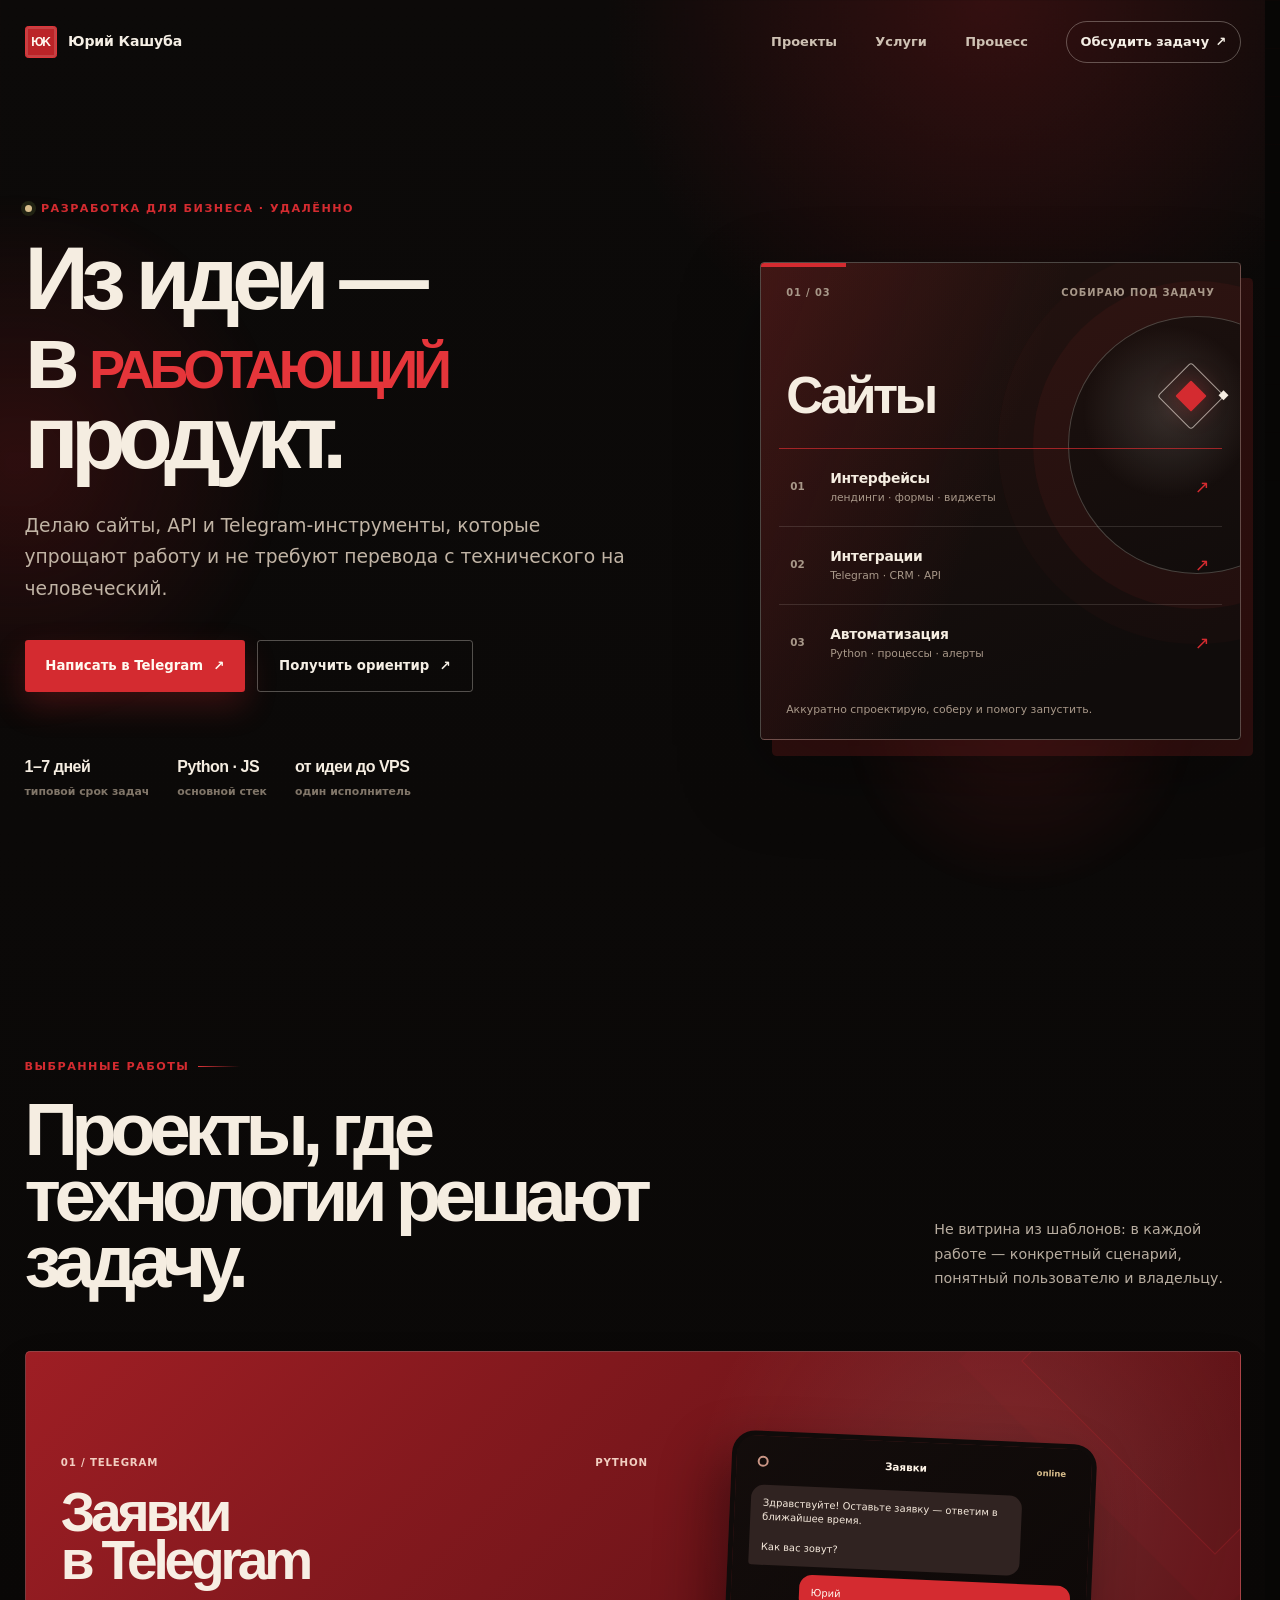
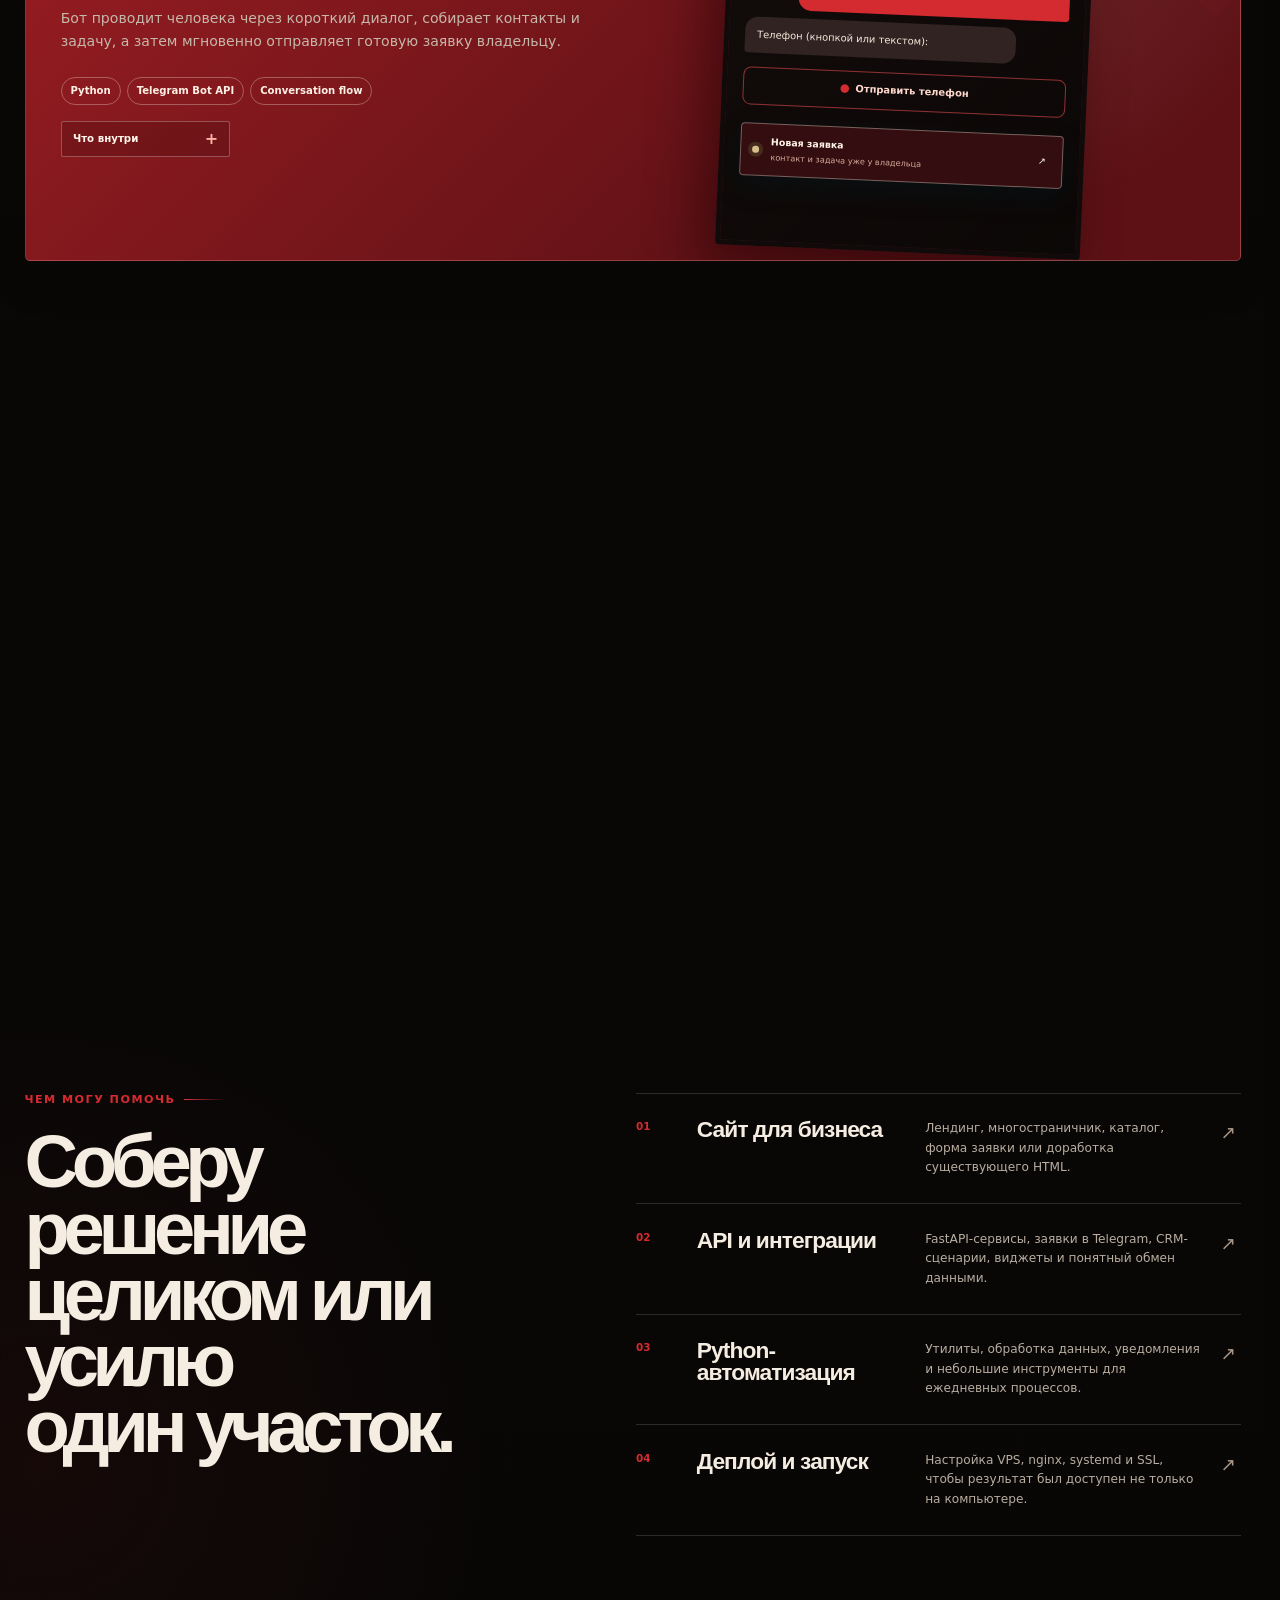
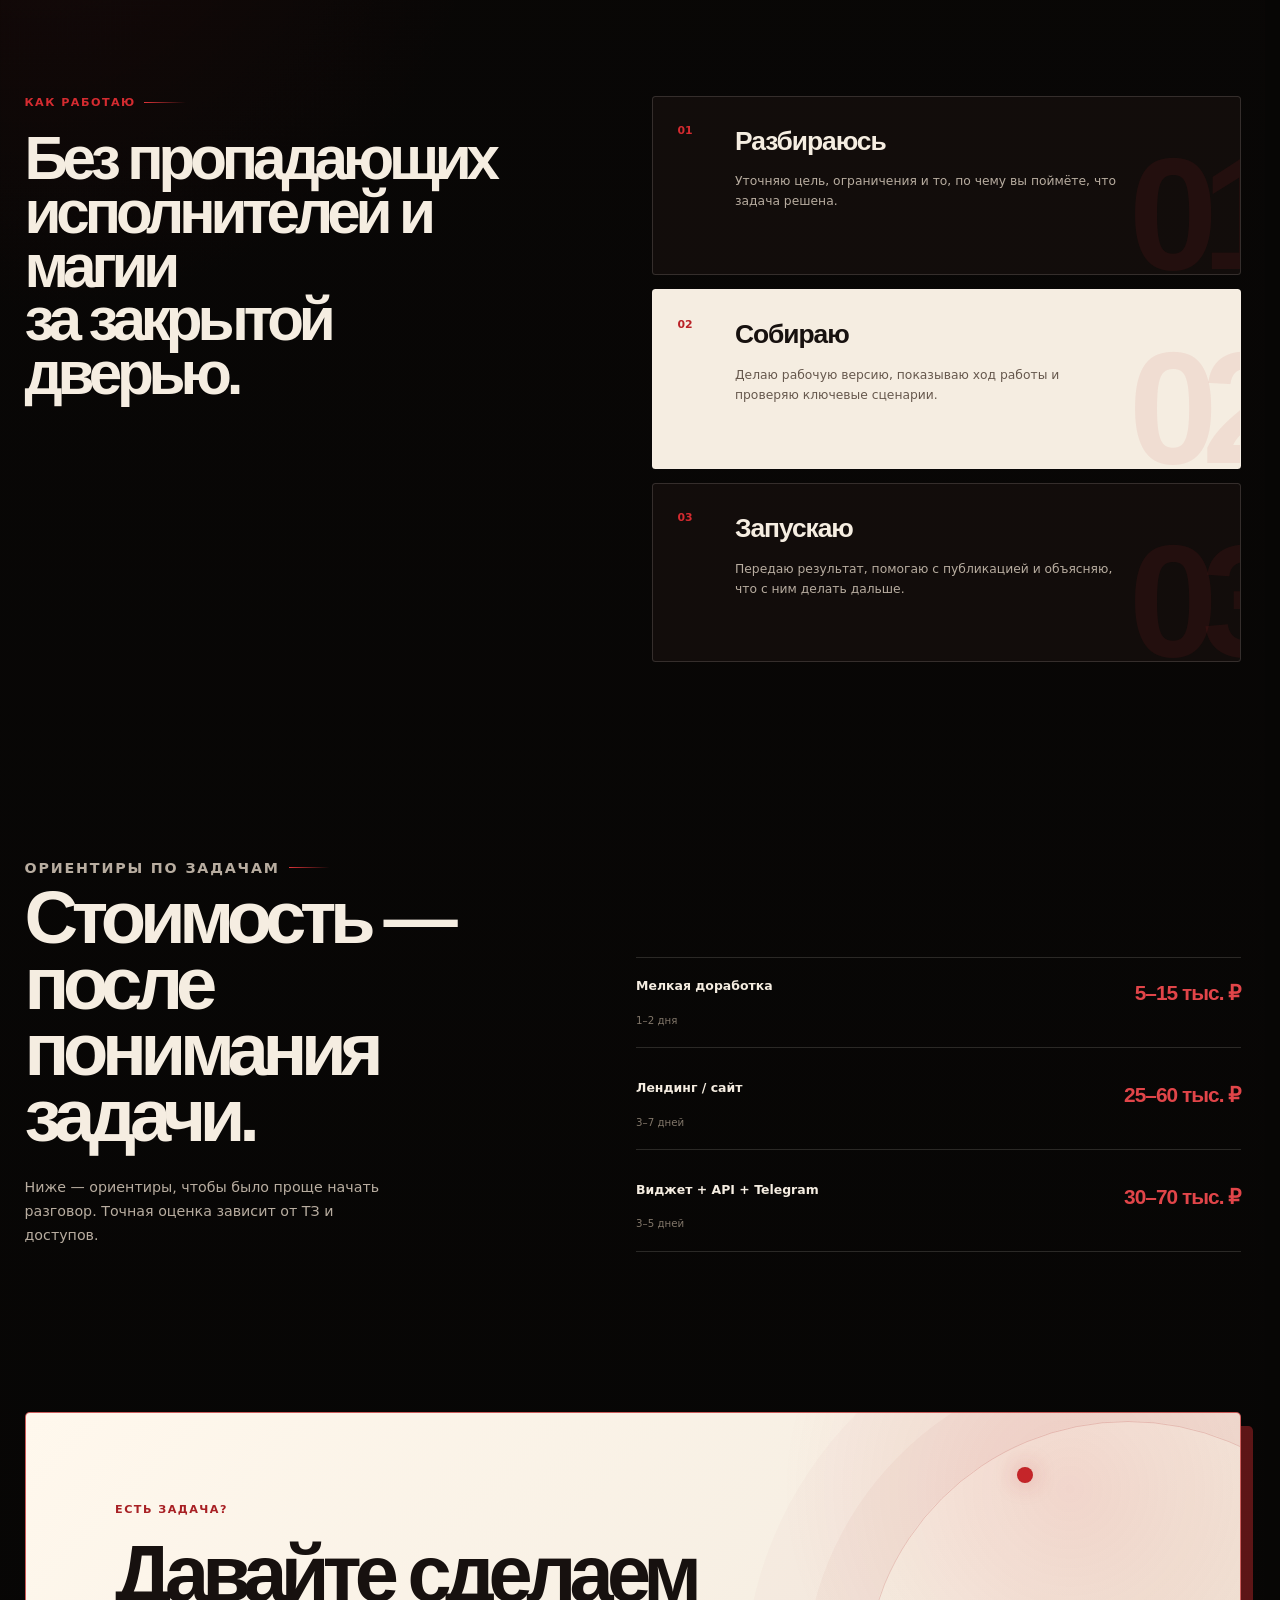
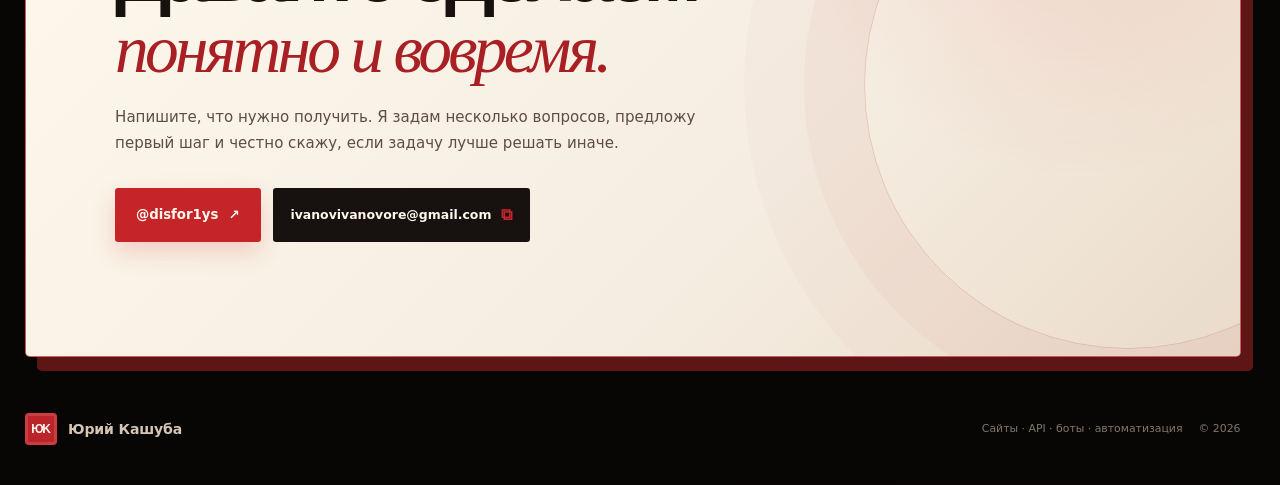
==== commit 2a6469ec: "Add SEO and static site fallbacks" ====
--- a/index.html
+++ b/index.html
@@ -10,6 +10,7 @@
   <meta name="theme-color" content="#0b0908" />
   <meta name="author" content="Юрий Кашуба" />
   <meta name="robots" content="index,follow" />
+  <link rel="canonical" href="https://jourgen1.github.io/" />
   <meta property="og:title" content="Юрий Кашуба — сайты, API и Telegram-боты" />
   <meta
     property="og:description"
@@ -17,6 +18,11 @@
   />
   <meta property="og:type" content="website" />
   <meta property="og:locale" content="ru_RU" />
+  <meta property="og:site_name" content="Юрий Кашуба — разработка" />
+  <meta property="og:url" content="https://jourgen1.github.io/" />
+  <meta name="twitter:card" content="summary" />
+  <meta name="twitter:title" content="Юрий Кашуба — сайты, API и Telegram-боты" />
+  <meta name="twitter:description" content="Сайты, API, Telegram-боты и автоматизация под задачи бизнеса." />
   <title>Юрий Кашуба — сайты, API и Telegram-боты</title>
   <link rel="icon" type="image/svg+xml" href="favicon.svg" />
   <link rel="stylesheet" href="styles.css" />
